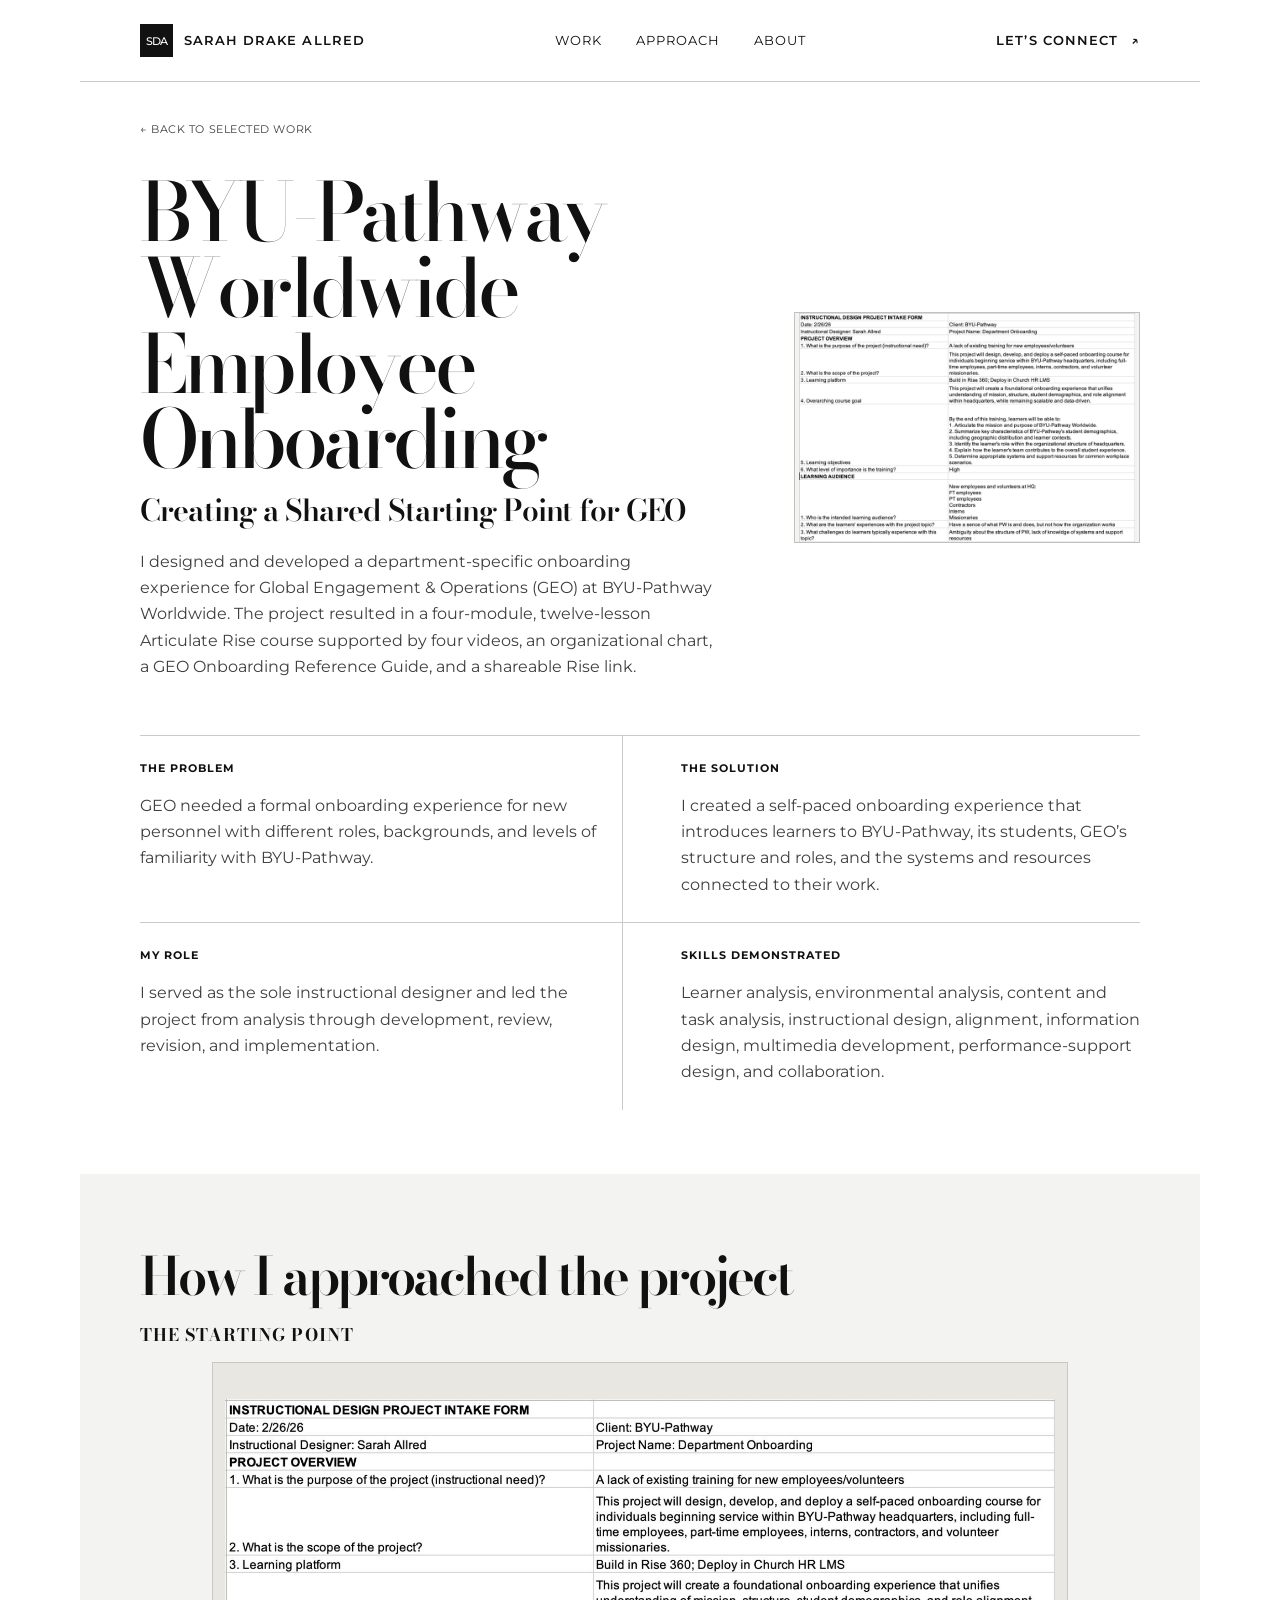
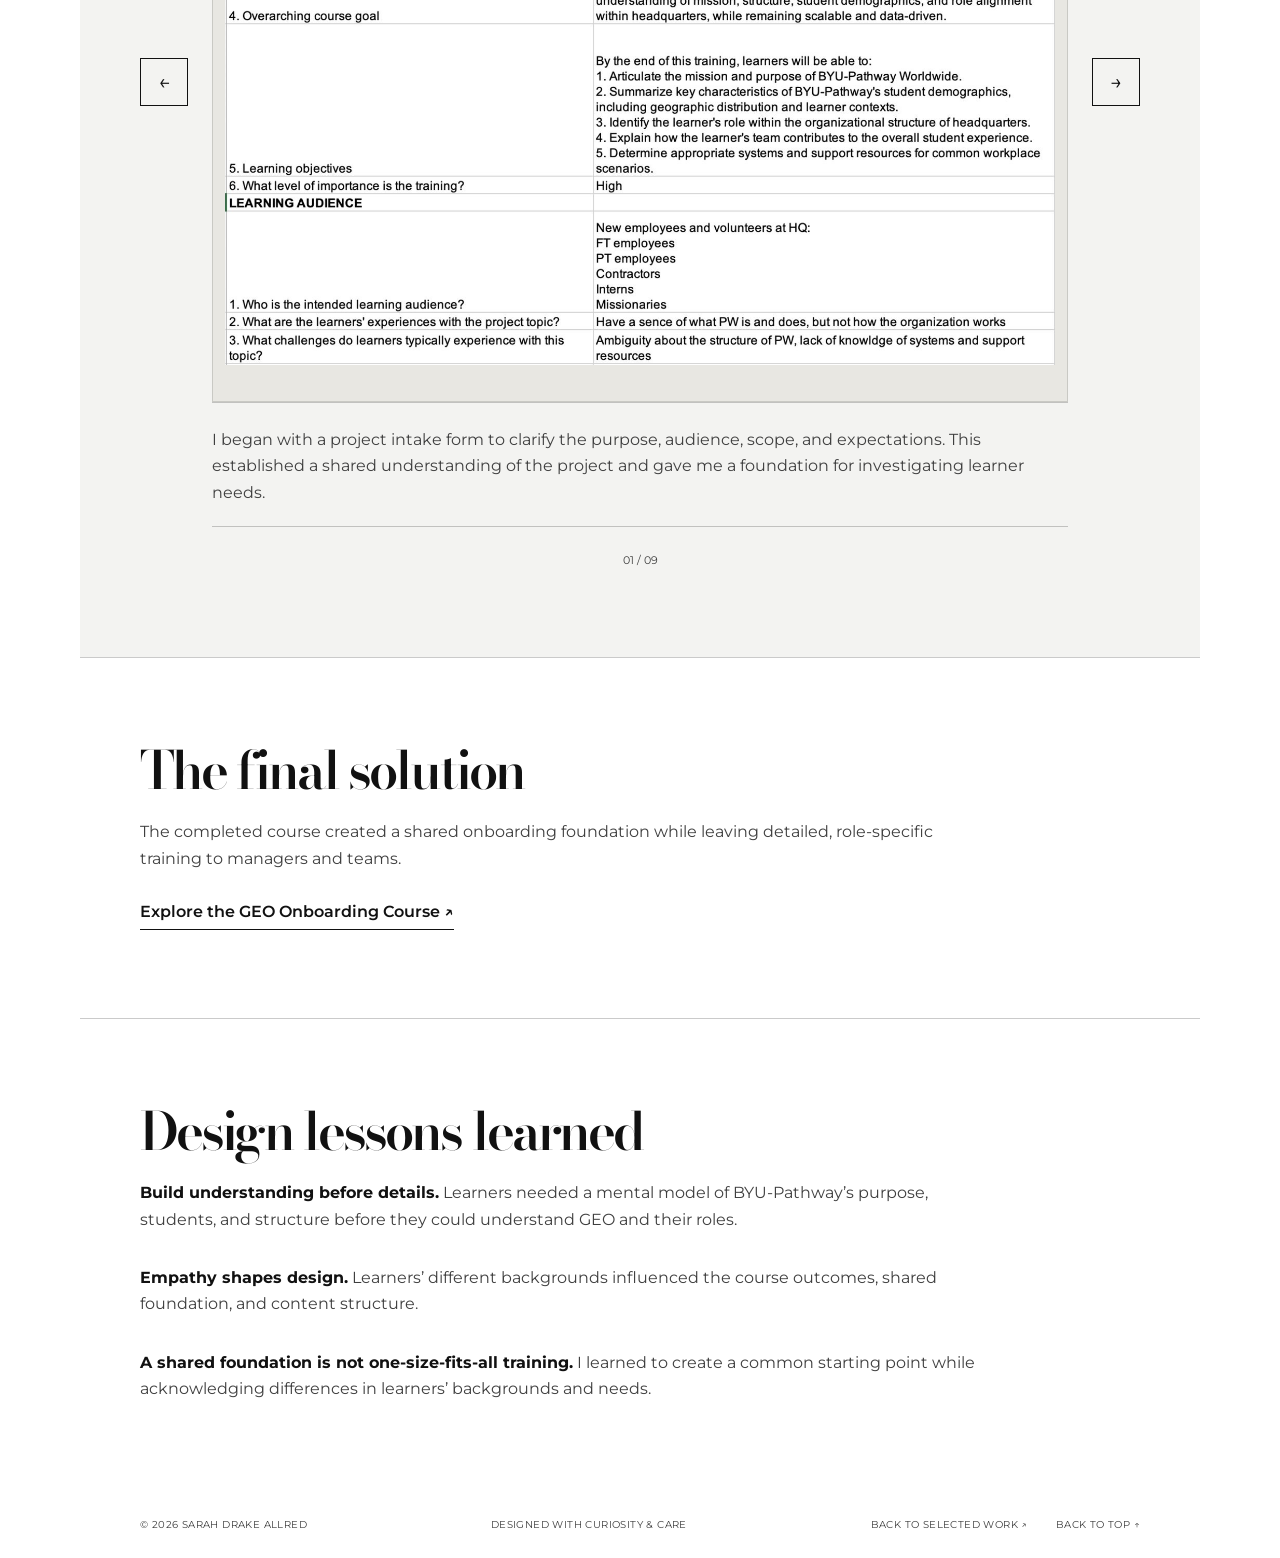
==== project.html @ c3e42ddd "Add files via upload" ====
<!doctype html>
<html lang="en">
  <head>
    <meta charset="UTF-8" />
    <meta name="viewport" content="width=device-width, initial-scale=1.0" />
    <meta name="description" content="Sarah Drake Allred instructional design project case study" />
    <title>Project case study — Sarah Drake Allred</title>
    <link rel="preconnect" href="https://fonts.googleapis.com" />
    <link rel="preconnect" href="https://fonts.gstatic.com" crossorigin />
    <link href="https://fonts.googleapis.com/css2?family=Bodoni+Moda:opsz,wght@6..96,400;6..96,500;6..96,600&family=Montserrat:wght@400;500;600;700&display=swap" rel="stylesheet" />
    <link rel="stylesheet" href="styles.css" />
  </head>
  <body>
    <a class="skip-link" href="#top">Skip to main content</a>
    <div class="site-shell">
      <header class="site-header">
        <a class="wordmark" href="index.html#top" aria-label="Sarah Drake Allred home"><span class="wordmark-mark">SDA</span><span>Sarah Drake Allred</span></a>
        <nav class="desktop-nav" aria-label="Main navigation"><a href="index.html#work">Work</a><a href="index.html#approach">Approach</a><a href="index.html#about">About</a></nav>
        <a class="header-link" href="contact.html">Let’s connect <span aria-hidden="true">↗</span></a>
      </header>

      <main class="project-page" id="top">
        <section class="project-intro section-pad">
          <a class="back-link" href="index.html#work">← Back to selected work</a>
          <p class="eyebrow" id="projectKicker" hidden>Featured project</p>
          <div class="project-intro-layout">
            <div class="project-intro-copy">
              <h1 id="projectTitle">Project title</h1>
              <p class="project-subtitle" id="projectSubtitle"></p>
              <p class="project-lede" id="projectLede"></p>
            </div>
            <figure class="project-intro-visual" id="projectIntroVisual" hidden>
              <img id="projectIntroImage" src="assets/web/uganda-field-interview.jpg" alt="" />
            </figure>
          </div>
          <div class="project-intro-grid">
            <article class="intro-block"><p class="intro-label">The problem</p><p id="projectProblem"></p></article>
            <article class="intro-block"><p class="intro-label">The solution</p><p id="projectSolution"></p></article>
            <article class="intro-block"><p class="intro-label">My role</p><p id="projectRole"></p></article>
            <article class="intro-block"><p class="intro-label">Skills demonstrated</p><p id="projectSkills"></p></article>
          </div>
        </section>

        <section class="project-process section-pad">
          <h2 id="projectProcessHeading">How I approached the project</h2>
          <h3 class="project-step-heading" id="projectStepHeading"></h3>
          <div class="full-carousel" aria-live="polite" aria-label="Project process carousel">
            <div class="full-carousel-stage">
              <button class="carousel-side-control carousel-side-control--previous" type="button" data-direction="prev" aria-label="Previous project image">←</button>
              <div class="full-carousel-body">
                <div class="full-carousel-frame">
                  <a class="carousel-image-link" id="projectCarouselLink" href="assets/web/image1.jpg" data-lightbox-trigger aria-label="Enlarge the current project image"><img id="projectCarouselImage" src="assets/web/image1.jpg" alt="" /></a>
                  <div class="project-video-frame" id="projectVideoFrame" hidden>
                    <iframe id="projectCarouselVideo" title="Project video" src="about:blank" loading="lazy" allow="accelerometer; clipboard-write; encrypted-media; gyroscope; picture-in-picture; web-share" allowfullscreen></iframe>
                  </div>
                </div>
                <div class="full-carousel-caption"><p id="projectCarouselCaption"></p></div>
              </div>
              <button class="carousel-side-control carousel-side-control--next" type="button" data-direction="next" aria-label="Next project image">→</button>
            </div>
            <div class="full-carousel-controls"><span id="projectCarouselCount">01 / 09</span></div>
          </div>
        </section>

        <section class="project-support section-pad" id="projectFinalSolution" hidden>
          <h2 class="project-section-heading">The final solution</h2>
          <div class="project-support-copy">
            <p id="projectFinalSolutionText"></p>
            <a class="project-support-link" id="projectFinalSolutionLink" href="#" target="_blank" rel="noreferrer" hidden></a>
          </div>
        </section>

        <section class="project-lessons section-pad" id="projectLessons" hidden>
          <h2 class="project-section-heading">Design lessons learned</h2>
          <div class="project-lesson-list" id="projectLessonsList"></div>
        </section>
      </main>

      <footer class="site-footer"><span>© 2026 Sarah Drake Allred</span><span>Designed with curiosity &amp; care</span><span class="site-footer-links"><a href="index.html#work">Back to selected work ↗</a><a href="#top">Back to top ↑</a></span></footer>
    </div>

    <dialog class="image-lightbox" id="imageLightbox" aria-labelledby="lightboxLabel">
      <div class="image-lightbox-inner">
        <button class="image-lightbox-close" type="button" data-lightbox-close aria-label="Close enlarged image">×</button>
        <button class="image-lightbox-nav image-lightbox-nav--previous" type="button" data-lightbox-prev aria-label="Previous enlarged image">←</button>
        <p class="visually-hidden" id="lightboxLabel">Enlarged portfolio image</p>
        <img id="lightboxImage" class="image-lightbox-image" src="assets/web/image1.jpg" alt="" tabindex="0" role="button" aria-label="Zoom image" />
        <button class="image-lightbox-nav image-lightbox-nav--next" type="button" data-lightbox-next aria-label="Next enlarged image">→</button>
        <span class="image-lightbox-count" id="lightboxCount" aria-live="polite"></span>
      </div>
    </dialog>

    <script src="portfolio-content.js"></script>
    <script src="project.js"></script>
    <script src="lightbox.js"></script>
  </body>
</html>
---- styles.css ----
:root {
  --ink: #3b243c;
  --muted: #5d565e;
  --paper: #fcf8f2;
  --paper-dark: #f1e9e8;
  --cream: #fffdf9;
  --teal: #9bc7b4;
  --deep-teal: #3b243c;
  --orange: #8c2d4e;
  --yellow: #f4d36a;
  --line: rgba(59, 36, 60, .20);
  --sans: "DM Sans", Arial, sans-serif;
  --serif: "Fraunces", Georgia, serif;
  --mono: "DM Mono", monospace;
}

* { box-sizing: border-box; }
html { scroll-behavior: smooth; }
body { margin: 0; background: var(--paper); color: var(--ink); font-family: var(--sans); font-size: 16px; line-height: 1.55; }
button, a { font: inherit; }
a { color: inherit; text-decoration: none; }
button { cursor: pointer; }
.site-shell { overflow: hidden; }
.site-header { height: 82px; display: flex; align-items: center; justify-content: space-between; padding: 0 5.5vw; border-bottom: 1px solid var(--line); background: rgba(244,242,237,.88); backdrop-filter: blur(12px); position: sticky; top: 0; z-index: 10; }
.wordmark { display: inline-flex; align-items: center; gap: 11px; font-size: 14px; font-weight: 600; letter-spacing: -.02em; }
.wordmark-mark { display: grid; place-items: center; width: 33px; height: 33px; background: var(--ink); color: var(--paper); font: 500 11px var(--mono); letter-spacing: -.08em; }
.desktop-nav { display: flex; gap: 34px; font-size: 13px; color: #53605e; }
.desktop-nav a, .header-link, .text-link, .project-link { transition: color .2s ease, opacity .2s ease; }
.desktop-nav a:hover, .header-link:hover, .text-link:hover, .project-link:hover { color: var(--orange); }
.header-link { font-size: 13px; font-weight: 600; }
.header-link span, .text-link span, .project-link span { display: inline-block; margin-left: 8px; transition: transform .2s ease; }
.header-link:hover span, .text-link:hover span, .project-link:hover span { transform: translate(3px,-3px); }
.section-pad { padding: 120px 8vw; }
.hero { min-height: 690px; display: grid; grid-template-columns: 1.08fr .92fr; align-items: center; gap: 8vw; padding-top: 100px; padding-bottom: 100px; }
.eyebrow, .project-number, .modal-label { margin: 0 0 22px; font: 500 11px var(--mono); letter-spacing: .11em; text-transform: uppercase; color: var(--muted); }
h1, h2, h3, p { margin-top: 0; }
h1, h2 { font: 600 clamp(3.3rem, 6.1vw, 6.5rem)/.97 var(--serif); letter-spacing: -.055em; }
h1 { max-width: 780px; margin-bottom: 28px; }
h1 em, h2 em, .project-thumb em { color: var(--orange); font-style: normal; }
.hero-intro { max-width: 500px; margin-bottom: 34px; color: #55605e; font-size: 18px; line-height: 1.65; }
.hero-actions { display: flex; align-items: center; gap: 28px; }
.button { display: inline-flex; gap: 18px; align-items: center; justify-content: center; padding: 15px 20px; border: 1px solid transparent; font-size: 13px; font-weight: 600; transition: transform .2s ease, background .2s ease, color .2s ease; }
.button:hover { transform: translateY(-3px); }
.button-dark { background: var(--ink); color: var(--paper); }
.button-dark:hover { background: var(--orange); }
.button-light { background: var(--paper); color: var(--ink); }
.button-light:hover { background: var(--yellow); }
.text-link, .project-link { display: inline-flex; align-items: center; border: 0; padding: 0; background: transparent; font-size: 13px; font-weight: 600; }
.hero-art { position: relative; height: 500px; min-width: 360px; }
.art-orbit { position: absolute; left: 50%; top: 50%; border: 1px solid rgba(20,32,32,.35); border-radius: 50%; transform: translate(-50%,-50%) rotate(-19deg); }
.orbit-one { width: 80%; height: 44%; }
.orbit-two { width: 78%; height: 68%; transform: translate(-50%,-50%) rotate(48deg); border-color: rgba(221,117,89,.55); }
.art-card { position: absolute; box-shadow: 16px 20px 0 rgba(25,61,58,.12); }
.art-card-main { top: 21%; left: 18%; width: 260px; height: 244px; padding: 30px; background: var(--teal); transform: rotate(-7deg); }
.art-kicker { display: block; font: 500 10px var(--mono); letter-spacing: .07em; }
.art-card-main strong { display: block; margin-top: 54px; font: 600 34px/.95 var(--serif); letter-spacing: -.05em; }
.art-arrow { position: absolute; right: 24px; bottom: 18px; font-size: 30px; }
.art-card-note { right: 3%; top: 16%; width: 116px; height: 116px; display: grid; place-items: center; background: var(--yellow); font: 600 20px/.9 var(--serif); text-align: center; transform: rotate(9deg); }
.art-dot { position: absolute; border-radius: 50%; }
.dot-one { width: 24px; height: 24px; right: 16%; bottom: 20%; background: var(--orange); }
.dot-two { width: 11px; height: 11px; left: 11%; bottom: 30%; background: var(--deep-teal); }
.art-caption { position: absolute; right: 2%; bottom: 9%; font: 10px/1.35 var(--mono); text-transform: uppercase; letter-spacing: .08em; color: var(--muted); }
.work-section { padding-top: 140px; }
.section-heading { display: flex; align-items: end; justify-content: space-between; gap: 40px; margin-bottom: 72px; }
.section-heading h2 { margin-bottom: 0; font-size: clamp(3.2rem, 5vw, 5.4rem); }
.section-note { max-width: 325px; margin-bottom: 8px; color: var(--muted); font-size: 14px; }
.featured-project { display: grid; grid-template-columns: 1.1fr .9fr; min-height: 535px; margin-bottom: 92px; background: var(--deep-teal); color: var(--paper); }
.featured-visual { position: relative; min-height: 535px; padding: 29px 30px; background: linear-gradient(135deg, #7ab6aa 0%, #a9d5c8 50%, #e5c773 100%); color: var(--ink); overflow: hidden; }
.visual-topline { display: flex; justify-content: space-between; gap: 14px; position: relative; z-index: 2; font: 500 10px var(--mono); text-transform: uppercase; letter-spacing: .05em; }
.browser-window { position: absolute; top: 26%; left: 11%; width: 84%; height: 51%; background: var(--cream); box-shadow: 23px 28px 0 rgba(25,61,58,.22); transform: rotate(-4deg); }
.browser-bar { height: 34px; display: flex; align-items: center; gap: 5px; padding: 0 12px; border-bottom: 1px solid rgba(20,32,32,.15); color: #7d8984; font: 8px var(--mono); }
.browser-bar span { width: 6px; height: 6px; border-radius: 50%; background: #d97e65; }.browser-bar span:nth-child(2){background:#e5bd54}.browser-bar span:nth-child(3){background:#83b6a5}.browser-bar b { margin-left: 10px; font-weight: 400; }
.browser-content { display: grid; grid-template-columns: 28% 72%; height: calc(100% - 34px); }
.browser-sidebar { padding: 18px 13px; background: #e1eee8; }.sidebar-logo { margin-bottom: 29px; font: 600 12px var(--serif); }.sidebar-line { height: 7px; width: 77%; margin: 14px 0; background: #b8d2c7; }.sidebar-line.active { width: 91%; background: var(--orange); }.sidebar-line.short { width: 48%; }
.browser-main { padding: 30px 25px; }.mini-label { margin-bottom: 13px; color: var(--orange); font: 500 8px var(--mono); letter-spacing: .08em; }.browser-main h3 { max-width: 310px; margin-bottom: 11px; font: 600 29px/.98 var(--serif); letter-spacing: -.05em; }.mini-copy { max-width: 210px; color: #66716e; font-size: 10px; line-height: 1.4; }.progress-row { display: flex; align-items: center; gap: 9px; margin-top: 30px; color: #78817f; font: 8px var(--mono); }.progress-bar { display: block; width: 75px; height: 5px; background: #ceded7; }.progress-bar i { display: block; width: 17%; height: 100%; background: var(--orange); }
.visual-sticker { position: absolute; right: 8%; bottom: 8%; display: grid; place-items: center; width: 92px; height: 92px; background: var(--orange); color: var(--paper); border-radius: 50%; font: 500 10px/1.2 var(--mono); text-align: center; text-transform: uppercase; transform: rotate(10deg); }
.featured-copy { display: flex; flex-direction: column; justify-content: center; padding: 62px 7vw 62px 5vw; }.featured-copy .project-number { color: var(--teal); }.featured-copy h3 { max-width: 500px; margin-bottom: 22px; font: 600 clamp(2.25rem, 3.7vw, 4.2rem)/.98 var(--serif); letter-spacing: -.055em; }.featured-copy p:not(.project-number) { max-width: 440px; color: #c9d2ce; font-size: 15px; }.tag-list, .modal-tags { display: flex; flex-wrap: wrap; gap: 8px; margin: 23px 0 30px; }.tag-list span, .modal-tag { padding: 7px 10px; border: 1px solid rgba(150,200,188,.5); color: var(--teal); font: 10px var(--mono); }.featured-copy .project-link { align-self: flex-start; color: var(--paper); }.featured-copy .project-link:hover { color: var(--yellow); }
.project-grid { display: grid; grid-template-columns: repeat(2, 1fr); gap: 78px 34px; }.project-card { min-width: 0; }.project-thumb { height: 310px; position: relative; overflow: hidden; margin-bottom: 22px; }.thumb-label { position: absolute; top: 20px; left: 20px; z-index: 2; font: 10px var(--mono); text-transform: uppercase; letter-spacing: .08em; }.thumb-word { position: absolute; left: 8%; bottom: 9%; z-index: 2; font: 600 clamp(2rem, 3.5vw, 3.8rem)/.86 var(--serif); letter-spacing: -.06em; }.thumb-shape { position: absolute; }.thumb-kenya { background: #d7e3d7; }.thumb-kenya .shape-circle { width: 230px; height: 230px; right: 7%; top: 10%; background: var(--orange); border-radius: 50%; }.thumb-kenya .shape-line { width: 120%; height: 1px; left: -8%; top: 51%; background: var(--ink); transform: rotate(-34deg); }.thumb-kenya .thumb-word { color: var(--deep-teal); }.thumb-argossey { background: #f2d1b5; }.thumb-argossey .shape-window { width: 57%; height: 70%; right: -4%; top: 13%; background: var(--deep-teal); transform: rotate(9deg); }.thumb-argossey .shape-play { display: grid; place-items: center; width: 65px; height: 65px; top: 40%; right: 28%; border: 1px solid var(--yellow); border-radius: 50%; color: var(--yellow); font-size: 17px; }.thumb-argossey .thumb-word { color: var(--paper); }.thumb-pc { background: var(--yellow); }.thumb-pc .shape-grid { right: 10%; top: 9%; width: 40%; height: 82%; background: repeating-linear-gradient(90deg, transparent 0 34px, rgba(20,32,32,.18) 35px 36px), repeating-linear-gradient(0deg, transparent 0 36px, rgba(20,32,32,.18) 37px 38px); transform: rotate(12deg); }.thumb-pc .thumb-word { color: var(--ink); }.thumb-uos { background: #d3ddd9; }.thumb-uos .shape-phone { width: 170px; height: 295px; right: 14%; top: 10%; background: var(--cream); border: 8px solid var(--deep-teal); border-radius: 23px; transform: rotate(12deg); box-shadow: 17px 18px 0 var(--orange); }.thumb-uos .shape-spark { right: 11%; top: 13%; color: var(--orange); font-size: 42px; }.thumb-uos .thumb-word { color: var(--deep-teal); font-size: clamp(1.8rem, 3.1vw, 3.3rem); }
.project-meta { display: flex; justify-content: space-between; gap: 15px; margin-bottom: 13px; color: var(--muted); font: 10px var(--mono); text-transform: uppercase; letter-spacing: .05em; }.project-card h3 { max-width: 530px; margin-bottom: 12px; font: 600 clamp(1.75rem, 2.8vw, 2.6rem)/1.01 var(--serif); letter-spacing: -.05em; }.project-card p { max-width: 500px; min-height: 50px; margin-bottom: 22px; color: var(--muted); font-size: 14px; }.project-card .project-link { color: var(--orange); }
.approach-section { margin-top: 42px; background: var(--paper-dark); }.capability-grid { display: grid; grid-template-columns: repeat(5, 1fr); border-top: 1px solid var(--line); }.capability { padding: 29px 26px 10px 0; border-right: 1px solid var(--line); }.capability:not(:first-child) { padding-left: 25px; }.capability:last-child { border-right: 0; }.capability-num { color: var(--orange); font: 11px var(--mono); }.capability h3 { margin: 55px 0 12px; font: 600 34px var(--serif); letter-spacing: -.05em; }.capability p { max-width: 230px; color: var(--muted); font-size: 13px; }
.about-section { display: grid; grid-template-columns: .85fr 1.15fr; gap: 10vw; align-items: center; }.about-portrait { position: relative; display: grid; place-items: center; aspect-ratio: 1 / 1.08; max-width: 435px; background: var(--orange); }.portrait-initials { color: var(--paper); font: 600 clamp(6rem, 12vw, 12rem)/1 var(--serif); letter-spacing: -.12em; }.portrait-caption { position: absolute; bottom: 21px; left: 23px; color: var(--paper); font: 10px/1.35 var(--mono); text-transform: uppercase; letter-spacing: .06em; }.about-copy { max-width: 580px; }.about-copy h2 { margin-bottom: 28px; font-size: clamp(3.1rem, 5vw, 5.2rem); }.about-copy p:not(.eyebrow) { max-width: 500px; color: var(--muted); font-size: 16px; }.about-copy .text-link { margin-top: 13px; color: var(--orange); }
.contact-section { margin: 0 4vw; background: var(--deep-teal); color: var(--paper); text-align: center; }.contact-section .eyebrow { color: var(--teal); }.contact-section h2 { margin-bottom: 38px; font-size: clamp(3.2rem, 7vw, 7rem); }.contact-section h2 em { color: var(--yellow); }.site-footer { display: flex; justify-content: space-between; gap: 20px; padding: 27px 8vw; color: var(--muted); font: 10px var(--mono); text-transform: uppercase; letter-spacing: .04em; }.site-footer a:hover { color: var(--orange); }
.case-study-modal { width: min(760px, calc(100% - 36px)); padding: 0; border: 0; background: var(--cream); color: var(--ink); box-shadow: 0 30px 90px rgba(20,32,32,.28); }.case-study-modal::backdrop { background: rgba(20,32,32,.66); backdrop-filter: blur(3px); }.modal-inner { padding: 58px; }.modal-close { position: absolute; top: 17px; right: 21px; padding: 2px 8px; border: 0; background: transparent; color: var(--muted); font-size: 28px; line-height: 1; }.modal-close:hover { color: var(--orange); }.case-study-modal h2 { max-width: 650px; margin-bottom: 22px; font-size: clamp(2.7rem, 6vw, 5.2rem); }.modal-lede { max-width: 610px; color: var(--muted); font-size: 17px; }.modal-rule { height: 1px; margin: 36px 0; background: var(--line); }.modal-columns { display: grid; grid-template-columns: 1.25fr .75fr; gap: 40px; }.modal-columns p { color: var(--muted); font-size: 14px; }.modal-label { display: block; color: var(--orange); }.modal-tags { margin-top: 0; }.modal-tag { border-color: var(--line); color: var(--ink); }.modal-footer-note { margin-top: 32px; padding-top: 18px; border-top: 1px solid var(--line); color: var(--muted); font: 10px var(--mono); }
.reveal { opacity: 0; transform: translateY(18px); transition: opacity .7s ease, transform .7s ease; }.reveal.is-visible { opacity: 1; transform: translateY(0); }
@media (max-width: 900px) { .hero { grid-template-columns: 1fr; gap: 30px; padding-top: 80px; }.hero-art { max-width: 600px; width: 100%; margin: 0 auto; }.featured-project { grid-template-columns: 1fr; }.featured-visual { min-height: 470px; }.featured-copy { padding: 55px 9vw 60px; }.capability-grid { grid-template-columns: repeat(2, 1fr); }.capability { padding-bottom: 35px; }.capability:nth-child(2n) { border-right: 0; }.capability:nth-child(n + 3) { border-top: 1px solid var(--line); }.about-section { grid-template-columns: 1fr 1fr; gap: 6vw; } }
@media (max-width: 620px) { .site-header { height: 68px; padding: 0 22px; }.desktop-nav { display: none; }.header-link { font-size: 12px; }.section-pad { padding: 82px 22px; }.hero { min-height: auto; padding-top: 73px; padding-bottom: 70px; }.hero-intro { font-size: 16px; }.hero-actions { align-items: flex-start; flex-direction: column; gap: 22px; }.hero-art { min-width: 0; height: 385px; }.art-card-main { left: 8%; width: 220px; height: 210px; }.art-card-main strong { margin-top: 41px; font-size: 30px; }.art-card-note { right: 0; width: 92px; height: 92px; font-size: 17px; }.art-caption { right: 0; bottom: 4%; }.section-heading { display: block; margin-bottom: 46px; }.section-note { margin-top: 25px; }.work-section { padding-top: 93px; }.featured-project { margin-left: -22px; margin-right: -22px; }.featured-visual { min-height: 390px; padding: 21px 20px; }.visual-topline { font-size: 8px; }.browser-window { left: 6%; top: 25%; width: 90%; height: 48%; }.browser-main { padding: 20px 17px; }.browser-main h3 { font-size: 22px; }.browser-sidebar { padding: 14px 9px; }.visual-sticker { width: 75px; height: 75px; font-size: 8px; }.featured-copy { padding: 48px 22px 55px; }.project-grid { grid-template-columns: 1fr; gap: 66px; }.project-thumb { height: 285px; }.capability-grid { grid-template-columns: 1fr 1fr; }.capability, .capability:not(:first-child) { padding-left: 0; padding-right: 15px; }.capability:nth-child(odd) { border-right: 1px solid var(--line); }.capability:nth-child(even) { border-right: 0; padding-left: 15px; }.capability h3 { margin-top: 36px; font-size: 28px; }.about-section { grid-template-columns: 1fr; gap: 43px; }.about-portrait { max-width: none; width: 100%; }.contact-section { margin: 0; }.site-footer { flex-direction: column; padding: 28px 22px; }.modal-inner { padding: 50px 26px 30px; }.modal-columns { grid-template-columns: 1fr; gap: 10px; } }
@media (prefers-reduced-motion: reduce) { html { scroll-behavior: auto; }.reveal { opacity: 1; transform: none; transition: none; } }

/* Berry Garden accessibility and contrast layer */
.skip-link { position: absolute; left: 16px; top: 8px; z-index: 100; padding: 10px 14px; background: var(--ink); color: var(--paper); transform: translateY(-150%); transition: transform .2s ease; }
.skip-link:focus { transform: translateY(0); }
:focus-visible { outline: 3px solid var(--yellow); outline-offset: 3px; box-shadow: 0 0 0 6px var(--ink); }
.site-header { background: rgba(252,248,242,.92); }
.hero-intro { color: var(--muted); }
.art-orbit { border-color: rgba(59,36,60,.35); }
.orbit-two { border-color: rgba(140,45,78,.55); }
.featured-visual { background: linear-gradient(135deg, #9bc7b4 0%, #f3ad98 50%, #f4d36a 100%); }
.featured-copy p:not(.project-number) { color: #eadfe5; }
.tag-list span, .modal-tag { border-color: rgba(155,199,180,.58); }
.showcase-controls button, .modal-carousel-controls button { width: 44px; height: 44px; }

@media (prefers-reduced-motion: reduce) {
  *, *::before, *::after { animation-duration: .001ms !important; animation-iteration-count: 1 !important; scroll-behavior: auto !important; transition-duration: .001ms !important; }
  .project-card:hover .project-thumb-image { transform: none; }
}

/* Artifact-led carousel layer */
.showcase-carousel { position: absolute; top: 18%; left: 7%; width: 86%; transform: none; }
.showcase-image-link, .project-thumb-link, .carousel-image-link { display: block; color: inherit; text-decoration: none; }
.showcase-frame { height: 310px; padding: 11px; background: var(--cream); box-shadow: 23px 28px 0 rgba(25,61,58,.22); }
.showcase-frame img { width: 100%; height: 100%; display: block; object-fit: contain; background: #fff; }
.showcase-caption { display: flex; justify-content: space-between; gap: 18px; padding: 15px 2px 0; color: var(--ink); font: 10px/1.35 var(--mono); text-transform: uppercase; letter-spacing: .04em; }
.showcase-controls { display: flex; gap: 7px; position: absolute; right: 0; bottom: -45px; }
.showcase-controls button, .modal-carousel-controls button { display: grid; place-items: center; width: 44px; height: 44px; border: 1px solid rgba(59,36,60,.45); background: transparent; color: var(--ink); font-size: 16px; transition: background .2s ease, color .2s ease; }
.showcase-controls button:hover, .modal-carousel-controls button:hover { background: var(--ink); color: var(--paper); }
.project-thumb-image { width: 100%; height: 100%; display: block; object-fit: cover; transition: transform .5s ease; }
.project-card:hover .project-thumb-image { transform: scale(1.04); }
.thumb-shade { position: absolute; inset: 0; z-index: 1; background: linear-gradient(90deg, rgba(20,32,32,.74) 0%, rgba(20,32,32,.18) 68%, transparent 100%); }
.project-thumb .thumb-label { color: var(--paper); }
.project-thumb .thumb-word { color: var(--paper); }
.project-thumb .thumb-word em { color: var(--yellow); }
.modal-carousel { margin-top: 32px; }
.modal-carousel-frame { height: 340px; padding: 10px; background: var(--paper-dark); }
.modal-carousel-frame img { width: 100%; height: 100%; display: block; object-fit: contain; background: #fff; }
.modal-carousel-controls { display: flex; align-items: center; justify-content: center; gap: 18px; margin-top: 13px; color: var(--muted); font: 10px var(--mono); }
.modal-carousel-caption { margin: 10px 0 0; color: var(--muted); font: 11px/1.4 var(--mono); text-align: center; text-transform: uppercase; letter-spacing: .04em; }
.modal-story-content { max-height: none; }
.story-paragraph { margin: 0 0 18px; color: var(--muted); font-size: 14px; }
.story-labeled strong { color: var(--ink); }
@media (max-width: 620px) { .showcase-carousel { left: 5%; width: 90%; top: 18%; }.showcase-frame { height: 225px; padding: 7px; }.showcase-caption { font-size: 8px; }.showcase-controls { bottom: -42px; }.modal-carousel-frame { height: 225px; } }

/* Full-size project pages */
.project-page { background: var(--paper); }
.project-intro { padding-top: 70px; padding-bottom: 82px; }
.back-link { display: inline-flex; margin-bottom: 74px; color: var(--muted); font: 11px var(--mono); text-transform: uppercase; letter-spacing: .05em; transition: color .2s ease; }
.back-link:hover { color: var(--orange); }
.project-intro h1 { max-width: 980px; margin-bottom: 20px; font-size: clamp(3.5rem, 7.2vw, 7.7rem); }
.project-subtitle { margin-bottom: 22px; color: var(--deep-teal); font: 600 clamp(1.4rem, 2.4vw, 2.2rem)/1.05 var(--serif); letter-spacing: -.035em; }
.project-lede { max-width: 760px; margin-bottom: 68px; color: var(--muted); font-size: 18px; line-height: 1.65; }
.project-intro-grid { display: grid; grid-template-columns: repeat(4, 1fr); border-top: 1px solid var(--line); }
.intro-block { min-width: 0; padding: 25px 24px 0 0; border-right: 1px solid var(--line); }
.intro-block:not(:first-child) { padding-left: 24px; }
.intro-block:last-child { border-right: 0; }
.intro-label { margin: 0 0 18px; color: var(--orange); font: 700 11px var(--mono); text-transform: uppercase; letter-spacing: .09em; }
.intro-block p:last-child { margin: 0; color: var(--muted); font-size: 14px; }
.project-process { padding-top: 112px; background: var(--paper-dark); }
.project-process h2 { max-width: 850px; margin-bottom: 54px; font-size: clamp(3.1rem, 6vw, 6rem); }
.project-section-heading { max-width: 850px; margin-bottom: 54px; font-size: clamp(3.1rem, 6vw, 6rem); }
.full-carousel { max-width: 1100px; margin: 0 auto; }
.full-carousel-frame { height: min(62vw, 690px); min-height: 340px; padding: 16px; background: var(--cream); box-shadow: 22px 26px 0 rgba(25,61,58,.16); }
.full-carousel-frame img { width: 100%; height: 100%; display: block; object-fit: contain; background: #fff; }
.project-video-frame { width: 100%; height: 100%; background: #000; }
.project-video-frame iframe { width: 100%; height: 100%; display: block; border: 0; }
[hidden] { display: none !important; }
.full-carousel-caption { padding: 26px 0 21px; border-bottom: 1px solid var(--line); }
.carousel-caption-label { margin: 0 0 8px; color: var(--orange); font: 500 11px var(--mono); text-transform: uppercase; letter-spacing: .08em; }
.full-carousel-caption p:last-child { max-width: 850px; margin: 0; color: var(--ink); font: 400 clamp(1.05rem, 1.7vw, 1.35rem)/1.65 var(--sans); letter-spacing: 0; }
.full-carousel-controls { display: flex; align-items: center; justify-content: space-between; padding-top: 18px; }
.full-carousel-controls button { display: grid; place-items: center; width: 48px; height: 48px; border: 1px solid var(--ink); background: transparent; color: var(--ink); font-size: 21px; transition: background .2s ease, color .2s ease; }
.full-carousel-controls button:hover { background: var(--ink); color: var(--paper); }
.full-carousel-controls span { color: var(--muted); font: 11px var(--mono); }
.visually-hidden { position: absolute; width: 1px; height: 1px; padding: 0; margin: -1px; overflow: hidden; clip: rect(0, 0, 0, 0); white-space: nowrap; border: 0; }
.image-lightbox { width: min(1200px, calc(100% - 32px)); max-width: 1200px; padding: 16px; border: 0; background: var(--ink); color: var(--paper); box-shadow: 0 30px 90px rgba(59,36,60,.45); }
.image-lightbox::backdrop { background: rgba(59,36,60,.82); backdrop-filter: blur(5px); }
.image-lightbox-inner { position: relative; display: grid; place-items: center; min-height: 120px; }
.image-lightbox img { display: block; max-width: 100%; max-height: calc(100vh - 80px); object-fit: contain; }
.image-lightbox-close { position: absolute; top: 12px; right: 12px; z-index: 1; display: grid; place-items: center; width: 44px; height: 44px; border: 2px solid var(--paper); border-radius: 50%; background: var(--ink); color: var(--paper); font-size: 28px; line-height: 1; }
@media (max-width: 900px) { .project-intro-grid { grid-template-columns: repeat(2, 1fr); }.intro-block:nth-child(2) { border-right: 0; }.intro-block:nth-child(3), .intro-block:nth-child(4) { border-top: 1px solid var(--line); padding-top: 25px; }.project-process { padding-top: 88px; }.full-carousel-frame { min-height: 300px; } }
@media (max-width: 620px) { .project-intro { padding-top: 47px; padding-bottom: 66px; }.back-link { margin-bottom: 57px; }.project-intro h1 { font-size: clamp(3.2rem, 14vw, 5rem); }.project-subtitle { font-size: 1.35rem; }.project-lede { font-size: 16px; margin-bottom: 48px; }.project-intro-grid { grid-template-columns: 1fr; }.intro-block, .intro-block:not(:first-child) { padding: 22px 0; border-right: 0; border-top: 1px solid var(--line); }.intro-block:first-child { border-top: 0; }.project-process { padding-top: 72px; }.project-process h2, .project-section-heading { margin-bottom: 37px; }.full-carousel-frame { height: 62vw; min-height: 230px; padding: 8px; box-shadow: 11px 15px 0 rgba(25,61,58,.16); }.full-carousel-caption { padding: 20px 0 17px; }.full-carousel-caption p:last-child { font-size: 1rem; line-height: 1.6; }.full-carousel-controls button { width: 44px; height: 44px; } }

/* Editorial grayscale refresh */
:root {
  --ink: #171717;
  --muted: #5b5b5b;
  --paper: #f4f3ef;
  --paper-dark: #e8e7e2;
  --cream: #fffefa;
  --teal: #b3c2b3;
  --deep-teal: #202020;
  --orange: #7a304d;
  --yellow: #d8c56f;
  --line: rgba(23, 23, 23, .22);
}

body { background: var(--paper); color: var(--ink); }
.site-header { background: rgba(244, 243, 239, .94); border-bottom-color: var(--line); }
.wordmark { font-size: 13px; letter-spacing: .01em; }
.wordmark-mark { background: var(--ink); color: var(--paper); }
.desktop-nav { color: var(--muted); }
.desktop-nav a:hover, .header-link:hover, .text-link:hover, .project-link:hover, .back-link:hover { color: var(--orange); }
.header-link { letter-spacing: .01em; }
.eyebrow, .project-number, .modal-label { color: var(--muted); }
h1, h2 { color: var(--ink); }
h1 em, h2 em { color: var(--orange); }
.hero { min-height: 760px; grid-template-columns: 1.08fr .92fr; gap: 7vw; padding-top: 120px; padding-bottom: 120px; }
.hero-name { max-width: none; margin-bottom: 26px; font-size: clamp(5rem, 10.5vw, 11.5rem); line-height: .83; letter-spacing: -.085em; }
.hero-name span { display: block; }
.hero-name span:nth-child(2) { color: var(--orange); }
.hero-role { max-width: 590px; margin-bottom: 20px; font: 600 clamp(1.55rem, 2.8vw, 2.55rem)/1.05 var(--sans); letter-spacing: -.045em; }
.hero-role em { color: var(--orange); font-style: normal; }
.hero-intro { color: var(--muted); }
.button-dark { background: var(--ink); color: var(--paper); }
.button-dark:hover { background: var(--orange); }
.button-light { background: var(--paper); color: var(--ink); }
.button-light:hover { background: var(--yellow); }

.hero-art { height: 520px; min-width: 0; background: var(--ink); color: var(--paper); border: 1px solid var(--ink); }
.hero-art::before { position: absolute; inset: 20px; border: 1px solid rgba(244,243,239,.35); content: ""; pointer-events: none; }
.art-orbit { display: none; }
.art-card { box-shadow: none; }
.art-card-main { inset: 0; width: 100%; height: 100%; padding: 52px; background: transparent; transform: none; }
.art-card-main .art-kicker { color: var(--yellow); }
.art-card-main strong { margin-top: 0; margin-bottom: auto; color: var(--paper); font-size: clamp(2.4rem, 4.2vw, 4.8rem); line-height: .9; }
.art-arrow { color: var(--paper); }
.art-card-note { right: 52px; top: auto; bottom: 52px; width: auto; height: auto; padding: 12px 14px; background: var(--paper); color: var(--ink); font: 500 11px/1.2 var(--mono); letter-spacing: .04em; text-transform: uppercase; transform: none; }
.art-dot { z-index: 2; }
.dot-one { right: 52px; bottom: 132px; background: var(--orange); }
.dot-two { left: 52px; bottom: 52px; background: var(--yellow); }
.art-caption { right: auto; left: 52px; bottom: 52px; color: rgba(244,243,239,.78); }

.section-heading h2 { font-size: clamp(3rem, 5.5vw, 6rem); }
.section-note { color: var(--muted); }
.featured-project { background: var(--ink); }
.featured-visual { background: #d4d3cd; color: var(--ink); }
.browser-window { box-shadow: 18px 22px 0 rgba(23,23,23,.20); }
.visual-sticker { border-radius: 0; background: var(--orange); color: var(--paper); }
.featured-copy .project-number { color: var(--yellow); }
.featured-copy p:not(.project-number) { color: #e4e3de; }
.tag-list span, .modal-tag { border-color: rgba(216,197,111,.72); color: var(--yellow); }
.featured-copy .project-link:hover { color: var(--yellow); }

.project-grid { gap: 74px 34px; }
.project-card { padding-top: 18px; border-top: 1px solid var(--line); }
.project-thumb { margin-bottom: 24px; border: 1px solid rgba(23,23,23,.16); }
.project-card h3 { color: var(--ink); }
.project-card p { color: var(--muted); }
.project-card .project-link, .about-copy .text-link { color: var(--orange); }
.approach-section, .project-process { background: var(--paper-dark); }
.capability-grid { border-top-color: var(--line); }
.capability-num, .intro-label, .carousel-caption-label { color: var(--orange); }
.about-portrait { background: var(--ink); }
.portrait-caption { color: var(--paper); }
.contact-section { background: var(--ink); }
.contact-section .eyebrow { color: var(--yellow); }
.contact-section h2 em { color: var(--yellow); }
.site-footer { color: var(--muted); }
.site-footer a:hover { color: var(--orange); }

.project-intro h1 { font-size: clamp(4rem, 8vw, 8.5rem); }
.project-subtitle { color: var(--ink); }
.project-lede, .intro-block p:last-child { color: var(--muted); }
.full-carousel-frame { box-shadow: 18px 22px 0 rgba(23,23,23,.16); }
.full-carousel-controls button { border-color: var(--ink); }
.image-lightbox { background: var(--ink); box-shadow: 0 30px 90px rgba(23,23,23,.45); }
.image-lightbox::backdrop { background: rgba(23,23,23,.84); }
.image-lightbox-close { background: var(--ink); color: var(--paper); border-color: var(--paper); }
.skip-link { background: var(--ink); color: var(--paper); }
:focus-visible { outline-color: var(--yellow); box-shadow: 0 0 0 6px var(--ink); }

@media (max-width: 900px) {
  .hero { min-height: auto; padding-top: 90px; padding-bottom: 90px; }
  .hero-name { font-size: clamp(4.8rem, 15vw, 9rem); }
}

@media (max-width: 620px) {
  .hero { padding-top: 72px; padding-bottom: 72px; }
  .hero-name { font-size: clamp(4.4rem, 21vw, 7rem); }
  .hero-role { font-size: 1.45rem; }
  .hero-art { height: 390px; }
  .art-card-main { padding: 40px; }
  .art-card-note { right: 40px; bottom: 40px; }
  .dot-one { right: 40px; bottom: 111px; }
  .dot-two, .art-caption { left: 40px; bottom: 40px; }
  .project-intro h1 { font-size: clamp(3.6rem, 16vw, 6.5rem); }
}

/* Final solution and design lessons sections */
.project-support,
.project-lessons { border-top: 1px solid var(--line); }
.project-support { background: var(--paper); }
.project-lessons { background: var(--paper-dark); }
.project-support-copy,
.project-lesson-list { max-width: 900px; }
.project-support-copy p { max-width: 820px; margin-bottom: 28px; color: var(--muted); font-size: 17px; line-height: 1.7; }
.project-support-link { display: inline-flex; color: var(--ink); border-bottom: 1px solid var(--ink); padding-bottom: 4px; font-weight: 600; }
.project-support-link:hover { color: var(--orange); border-color: var(--orange); }
.project-lesson-list { display: grid; gap: 24px; }
.project-lesson { max-width: 850px; margin: 0; color: var(--muted); font-size: 17px; line-height: 1.7; }
.project-lesson strong { color: var(--ink); font-weight: 700; }
@media (max-width: 620px) {
  .project-support-copy p,
  .project-lesson { font-size: 16px; line-height: 1.65; }
}

/* Canva-inspired type and color match */
:root {
  --ink: #111111;
  --muted: #3f3f3f;
  --paper: #ffffff;
  --paper-dark: #f3f3f1;
  --cream: #ffffff;
  --teal: #c9cdd1;
  --deep-teal: #111111;
  --orange: #111111;
  --yellow: #e4e6e8;
  --line: rgba(17, 17, 17, .22);
  --sans: "Montserrat", Arial, sans-serif;
  --serif: "Bodoni Moda", Georgia, serif;
  --mono: "Montserrat", Arial, sans-serif;
}

body { background: var(--paper); color: var(--ink); }
h1, h2, h3 { font-family: var(--serif); font-weight: 500; }
h1 em, h2 em, .hero-role em { color: var(--ink); }
.site-header { background: rgba(255,255,255,.96); }
.wordmark { font-weight: 600; text-transform: uppercase; letter-spacing: .08em; }
.wordmark-mark { background: var(--ink); color: var(--paper); }
.desktop-nav, .header-link { color: var(--ink); text-transform: uppercase; letter-spacing: .08em; }
.desktop-nav a:hover, .header-link:hover, .text-link:hover, .project-link:hover, .back-link:hover { color: var(--muted); }
.eyebrow, .project-number, .modal-label { font-family: var(--sans); font-weight: 600; letter-spacing: .12em; }
.hero { grid-template-columns: 1fr 1fr; min-height: 760px; }
.hero-name { font-family: var(--serif); font-weight: 500; letter-spacing: -.075em; }
.hero-name span:nth-child(2) { color: var(--ink); }
.hero-role { font-family: var(--serif); font-weight: 500; letter-spacing: -.025em; }
.hero-intro, .section-note, .project-card p, .about-copy p:not(.eyebrow), .project-lede, .intro-block p:last-child { color: var(--muted); }
.button, .text-link, .project-link { font-family: var(--sans); }
.button-dark { background: var(--ink); color: var(--paper); }
.button-dark:hover { background: var(--muted); }

.hero-art { display: grid; grid-template-rows: auto 1fr auto; gap: 18px; height: 520px; min-width: 0; padding: 22px; background: #f1f1ef; border: 1px solid var(--line); color: var(--ink); }
.hero-art::before { display: none; }
.hero-art-topline, .hero-art-bottomline { display: flex; justify-content: space-between; gap: 18px; font: 600 10px var(--sans); letter-spacing: .08em; text-transform: uppercase; }
.hero-art-image { min-height: 0; display: grid; place-items: center; background: var(--paper); border: 1px solid var(--line); overflow: hidden; }
.hero-art-image img { display: block; width: 100%; height: 100%; object-fit: contain; }
.hero-art-bottomline { color: var(--muted); }

.featured-project { background: var(--paper); color: var(--ink); border-top: 1px solid var(--ink); border-bottom: 1px solid var(--ink); }
.featured-visual { background: #f1f1ef; border-right: 1px solid var(--line); }
.visual-sticker { display: none; }
.featured-copy { background: var(--paper); }
.featured-copy .project-number { color: var(--ink); }
.featured-copy h3 { color: var(--ink); }
.featured-copy p:not(.project-number) { color: var(--muted); }
.tag-list span, .modal-tag { border-color: var(--line); color: var(--ink); }
.featured-copy .project-link, .project-card .project-link, .about-copy .text-link { color: var(--ink); border-bottom: 1px solid var(--ink); padding-bottom: 4px; }
.featured-copy .project-link:hover, .project-card .project-link:hover, .about-copy .text-link:hover { color: var(--muted); }
.showcase-frame { box-shadow: 18px 20px 0 rgba(17,17,17,.14); }
.showcase-controls button, .full-carousel-controls button { border-color: var(--ink); }
.showcase-controls button:hover, .full-carousel-controls button:hover { background: var(--ink); color: var(--paper); }

.project-card { border-top-color: var(--line); }
.project-thumb { border-color: var(--line); }
.approach-section, .project-process { background: var(--paper-dark); }
.capability-num, .intro-label, .carousel-caption-label { color: var(--ink); }
.about-portrait { background: #f1f1ef; border: 1px solid var(--line); }
.portrait-initials { color: var(--ink); }
.portrait-caption { color: var(--ink); }
.contact-section { margin: 0; background: var(--paper); color: var(--ink); border-top: 1px solid var(--ink); border-bottom: 1px solid var(--ink); }
.contact-section .eyebrow { color: var(--ink); }
.contact-section h2 em { color: var(--ink); }
.button-light { background: var(--ink); color: var(--paper); }
.button-light:hover { background: var(--muted); }
.site-footer { color: var(--muted); }
.full-carousel-frame { box-shadow: 18px 20px 0 rgba(17,17,17,.14); }
.image-lightbox { background: var(--ink); }
.skip-link { background: var(--ink); color: var(--paper); }
:focus-visible { outline-color: #4b2aad; box-shadow: 0 0 0 6px var(--paper); }

@media (max-width: 900px) {
  .hero { grid-template-columns: 1fr; }
  .hero-art { max-width: none; }
}

@media (max-width: 620px) {
  .wordmark { font-size: 11px; }
  .hero-art { height: 390px; padding: 15px; }
  .hero-art-topline, .hero-art-bottomline { font-size: 8px; }
  .featured-visual { border-right: 0; border-bottom: 1px solid var(--line); }
}

/* Final homepage layout: keep the intentional whitespace right of the introduction */
@media (min-width: 901px) {
  .hero-copy {
    grid-column: 1;
    grid-row: 1;
    justify-self: start;
    width: 100%;
    max-width: 650px;
  }

  .hero-art-empty {
    grid-column: 2;
    grid-row: 1;
  }
}

@media (max-width: 900px) {
  .hero-copy {
    grid-column: 1;
    grid-row: 1;
  }
}

/* Process step hierarchy: heading above image, explanation below image */
.project-process h2 { margin-bottom: 28px; }
.project-step-heading { max-width: 1100px; margin: 0 auto 28px; color: var(--ink); font: 500 clamp(1.8rem, 3.2vw, 3.2rem)/1.05 var(--serif); letter-spacing: -.04em; }
.project-step-heading[hidden] { display: none; }
.full-carousel-caption { padding-top: 25px; }
.full-carousel-caption p:last-child { color: var(--muted); }

@media (max-width: 620px) {
  .project-process h2 { margin-bottom: 24px; }
  .project-step-heading { margin-bottom: 22px; font-size: 1.85rem; }
}

/* Final feedback: open homepage GEO image as a project link */
.showcase-image-link { cursor: pointer; }

/* Final feedback: quiet whitespace beside the homepage name */
.hero-art-empty { min-width: 0; min-height: 520px; height: 100%; background: transparent; border: 0; }
.hero-art-empty::before { display: none; }

/* Final feedback: process visual and explanation shown together */
.full-carousel-body { display: grid; grid-template-columns: minmax(0, 1.08fr) minmax(280px, .92fr); gap: clamp(30px, 5vw, 78px); align-items: stretch; }
.full-carousel-body .carousel-image-link { min-width: 0; }
.full-carousel-body .full-carousel-frame { height: min(40vw, 520px); min-height: 280px; padding: 12px; box-shadow: 16px 18px 0 rgba(17,17,17,.14); }
.full-carousel-body .full-carousel-caption { min-height: 100%; display: flex; align-items: flex-start; padding: 25px 0; border-top: 1px solid var(--line); border-bottom: 1px solid var(--line); }
.full-carousel-body .full-carousel-caption p:last-child { max-width: none; margin: 0; color: var(--muted); font: 400 clamp(1rem, 1.45vw, 1.22rem)/1.7 var(--sans); }
.full-carousel-controls { margin-top: 20px; }

@media (max-width: 900px) {
  .hero-art-empty { display: none; }
  .full-carousel-body { grid-template-columns: 1fr; gap: 0; }
  .full-carousel-body .full-carousel-frame { height: min(58vw, 500px); }
  .full-carousel-body .full-carousel-caption { min-height: 0; margin-top: 24px; }
}

@media (max-width: 620px) {
  .full-carousel-body .full-carousel-frame { height: 58vw; min-height: 220px; padding: 8px; }
  .full-carousel-body .full-carousel-caption { margin-top: 18px; padding: 20px 0 17px; }
  .full-carousel-body .full-carousel-caption p:last-child { font-size: 1rem; line-height: 1.6; }
}

.full-carousel-body .full-carousel-frame img {
  background: transparent;
}

.full-carousel-body .project-video-frame {
  background: #111111;
}

/* Final project-page layout: keep the process context visible with the carousel */
@media (min-width: 901px) {
  .project-intro h1 { font-size: clamp(3.7rem, 6.7vw, 7.2rem); }
  .project-process { padding-top: clamp(68px, 7vw, 88px); padding-bottom: clamp(68px, 7vw, 96px); }
  .project-process > h2 { max-width: none; margin-bottom: 20px; white-space: nowrap; font-size: clamp(2.5rem, 4.1vw, 4.5rem); }
  .project-step-heading { margin-bottom: 18px; font-size: clamp(1.65rem, 2.6vw, 2.7rem); }
  .full-carousel-body {
    grid-template-columns: 48px minmax(0, 1.08fr) minmax(280px, .92fr) 48px;
    grid-template-areas: "previous visual caption next";
    gap: clamp(14px, 2.2vw, 34px);
    align-items: center;
  }
  .full-carousel-body .carousel-side-control { display: grid; place-items: center; width: 48px; height: 48px; border: 1px solid var(--ink); background: transparent; color: var(--ink); font-size: 21px; transition: background .2s ease, color .2s ease; }
  .full-carousel-body .carousel-side-control:hover { background: var(--ink); color: var(--paper); }
  .full-carousel-body .full-carousel-frame { height: clamp(300px, calc(100vh - 500px), 440px); min-height: 300px; }
  .full-carousel-body .full-carousel-caption { padding: 18px 0; }
  .full-carousel-body .full-carousel-caption p:last-child { font-size: clamp(.95rem, 1.2vw, 1.08rem); line-height: 1.55; }
  .full-carousel-body .carousel-side-control--previous { grid-area: previous; }
  .full-carousel-body .carousel-image-link { grid-area: visual; }
  .full-carousel-body .full-carousel-caption { grid-area: caption; }
  .full-carousel-body .carousel-side-control--next { grid-area: next; }
  .full-carousel-controls { justify-content: center; }
}

@media (max-width: 900px) {
  .full-carousel-body { grid-template-columns: minmax(0, 1fr) minmax(0, 1fr); grid-template-areas: "visual visual" "caption caption" "previous next"; gap: 0 18px; }
  .full-carousel-body .carousel-image-link { grid-area: visual; }
  .full-carousel-body .full-carousel-caption { grid-area: caption; }
  .full-carousel-body .carousel-side-control { display: grid; place-items: center; width: 44px; height: 44px; margin-top: 22px; border: 1px solid var(--ink); background: transparent; color: var(--ink); font-size: 19px; }
  .full-carousel-body .carousel-side-control--previous { grid-area: previous; justify-self: start; }
  .full-carousel-body .carousel-side-control--next { grid-area: next; justify-self: end; }
  .full-carousel-controls { justify-content: center; }
}

/* Final visual normalization: consistent stage without a nested card */
.full-carousel-body .full-carousel-frame {
  aspect-ratio: 16 / 9;
  height: auto;
  min-height: 0;
  padding: 12px;
  background: #e8e7e2;
  border: 1px solid rgba(17, 17, 17, .14);
  box-shadow: none;
}

@media (max-width: 620px) {
  .full-carousel-body .full-carousel-frame {
    padding: 8px;
  }
}

/* Final carousel controls: stable bottom row for every visual */
.full-carousel-body {
  grid-template-columns: minmax(0, 1.08fr) minmax(280px, .92fr);
  grid-template-areas: "visual caption";
  align-items: stretch;
}

.full-carousel-body .carousel-image-link { grid-area: visual; }
.full-carousel-body .full-carousel-caption { grid-area: caption; }

.full-carousel-controls {
  display: grid;
  grid-template-columns: 48px 1fr 48px;
  align-items: center;
  gap: clamp(14px, 2.2vw, 34px);
  min-height: 48px;
  margin-top: 20px;
  padding-top: 0;
}

.full-carousel-controls .carousel-side-control {
  display: grid;
  place-items: center;
  width: 48px;
  height: 48px;
  border: 1px solid var(--ink);
  background: transparent;
  color: var(--ink);
  font-size: 21px;
  transition: background .2s ease, color .2s ease;
}

.full-carousel-controls .carousel-side-control:hover {
  background: var(--ink);
  color: var(--paper);
}

.full-carousel-controls span {
  justify-self: center;
}

@media (max-width: 900px) {
  .full-carousel-body {
    grid-template-columns: 1fr;
    grid-template-areas: "visual" "caption";
    gap: 0;
  }

  .full-carousel-controls {
    grid-template-columns: 44px 1fr 44px;
    gap: 18px;
  }

  .full-carousel-controls .carousel-side-control {
    width: 44px;
    height: 44px;
    font-size: 19px;
  }
}

@media (max-width: 620px) {
  .full-carousel-controls {
    margin-top: 18px;
  }
}

/* Final compact process layout: keep the visual inside its column */
.full-carousel-body {
  grid-template-columns: minmax(0, 1.3fr) minmax(260px, .7fr);
  gap: clamp(24px, 4vw, 56px);
  min-height: var(--carousel-body-height, 0px);
}

.full-carousel-body .full-carousel-frame {
  grid-area: visual;
  width: 100%;
  min-width: 0;
  height: clamp(240px, 28vw, 400px);
  aspect-ratio: auto;
  overflow: hidden;
}

.full-carousel-body .carousel-image-link,
.full-carousel-body .project-video-frame {
  width: 100%;
  height: 100%;
  min-width: 0;
}

.full-carousel-body .full-carousel-frame img {
  width: 100%;
  max-width: 100%;
  height: 100%;
  object-fit: contain;
}

.full-carousel-body .full-carousel-caption {
  grid-area: caption;
  min-width: 0;
  overflow-wrap: anywhere;
}

@media (max-width: 900px) {
  .full-carousel-body {
    grid-template-columns: minmax(0, 1fr);
    gap: 0;
  }

  .full-carousel-body .full-carousel-frame {
    height: clamp(220px, 52vw, 360px);
  }
}

@media (max-width: 620px) {
  .full-carousel-body .full-carousel-frame {
    height: clamp(210px, 58vw, 330px);
  }
}

/* Enlarged-image navigation and click-to-zoom */
.image-lightbox-inner {
  min-height: min(78vh, 760px);
  overflow: hidden;
}

.image-lightbox-image {
  cursor: zoom-in;
  transform: translate(var(--pan-x, 0px), var(--pan-y, 0px)) scale(1);
  transform-origin: var(--zoom-x, 50%) var(--zoom-y, 50%);
  transition: transform .25s ease;
  user-select: none;
  -webkit-user-drag: none;
  touch-action: none;
}

.image-lightbox-image.is-zoomed {
  cursor: grab;
  transform: translate(var(--pan-x, 0px), var(--pan-y, 0px)) scale(2.25);
}

.image-lightbox-image.is-zoomed.is-dragging {
  cursor: grabbing;
  transition: none;
}

.image-lightbox-nav {
  position: absolute;
  top: 50%;
  z-index: 2;
  display: grid;
  place-items: center;
  width: 48px;
  height: 48px;
  border: 1px solid var(--paper);
  background: rgba(17, 17, 17, .88);
  color: var(--paper);
  font-size: 22px;
  line-height: 1;
  transform: translateY(-50%);
}

.image-lightbox-nav:hover,
.image-lightbox-nav:focus-visible {
  background: var(--paper);
  color: var(--ink);
}

.image-lightbox-nav--previous { left: 12px; }
.image-lightbox-nav--next { right: 12px; }

.image-lightbox-count {
  position: absolute;
  bottom: 12px;
  left: 50%;
  z-index: 2;
  padding: 5px 9px;
  background: rgba(17, 17, 17, .88);
  color: var(--paper);
  font: 11px var(--mono);
  transform: translateX(-50%);
}

@media (max-width: 620px) {
  .image-lightbox-nav {
    width: 42px;
    height: 42px;
  }

  .image-lightbox-nav--previous { left: 8px; }
  .image-lightbox-nav--next { right: 8px; }
}

/* Keep all project section headings visually consistent */
.project-process h2,
.project-section-heading {
  max-width: 850px;
  margin-bottom: 54px;
  color: var(--ink);
  font: 600 clamp(3.1rem, 6vw, 6rem)/.94 var(--serif);
  letter-spacing: -.055em;
}

@media (max-width: 620px) {
  .project-process h2,
  .project-section-heading {
    margin-bottom: 37px;
    font-size: clamp(2.9rem, 13vw, 4.8rem);
  }
}

/* Keep footer navigation grouped on project pages */
.site-footer-links {
  display: flex;
  gap: 28px;
}

@media (max-width: 620px) {
  .site-footer-links {
    flex-direction: column;
    gap: 10px;
  }
}

/* Standalone contact page */
.contact-page {
  min-height: calc(100vh - 82px);
}

.contact-intro {
  padding-bottom: 72px;
}

.contact-intro h1 {
  max-width: 900px;
  margin: 68px 0 30px;
  font: 500 clamp(4rem, 8.5vw, 8.5rem)/.92 var(--serif);
  letter-spacing: -.06em;
}

.contact-intro h1 em {
  color: var(--ink);
}

.contact-lede {
  max-width: 620px;
  color: var(--muted);
  font-size: 18px;
  line-height: 1.65;
}

.contact-links {
  display: grid;
  grid-template-columns: repeat(2, minmax(0, 1fr));
  gap: 24px;
  padding-top: 0;
}

.contact-card {
  display: flex;
  min-height: 230px;
  flex-direction: column;
  gap: 16px;
  padding: 28px;
  border: 1px solid var(--line);
  color: var(--ink);
  transition: background .25s ease, border-color .25s ease, color .25s ease;
}

.contact-card:hover {
  background: var(--ink);
  border-color: var(--ink);
  color: var(--paper);
}

.contact-card-label {
  font: 600 11px var(--sans);
  letter-spacing: .12em;
  text-transform: uppercase;
}

.contact-card strong {
  max-width: 100%;
  margin-top: auto;
  overflow-wrap: anywhere;
  font: 500 clamp(1.4rem, 2.3vw, 2.3rem)/1.05 var(--serif);
  letter-spacing: -.04em;
}

.contact-card-arrow {
  align-self: flex-end;
  font-size: 24px;
  line-height: 1;
  transition: transform .25s ease;
}

.contact-card:hover .contact-card-arrow {
  transform: translate(4px, -4px);
}

@media (max-width: 620px) {
  .contact-intro {
    padding-bottom: 55px;
  }

  .contact-intro h1 {
    margin-top: 52px;
    font-size: clamp(3.4rem, 15vw, 5.8rem);
  }

  .contact-lede {
    font-size: 16px;
  }

  .contact-links {
    grid-template-columns: 1fr;
  }
}

/* Final lighter editorial type scale: preserve content, add breathing room */
.hero-name {
  font-size: clamp(4.7rem, 9.5vw, 10.5rem);
}

.hero-role {
  font-size: clamp(1.35rem, 2.35vw, 2.15rem);
}

.hero-intro {
  max-width: 470px;
  font-size: 16px;
  line-height: 1.6;
}

.section-heading {
  margin-bottom: 86px;
}

.section-heading h2 {
  font-size: clamp(2.7rem, 4.8vw, 5.2rem);
}

.section-note {
  max-width: 300px;
  font-size: 13px;
  line-height: 1.55;
}

.featured-project {
  margin-bottom: 120px;
}

.featured-copy {
  padding: 76px 7vw 76px 5vw;
}

.featured-copy h3 {
  margin-bottom: 18px;
  font-size: clamp(2rem, 3.2vw, 3.7rem);
}

.featured-copy p:not(.project-number) {
  max-width: 400px;
  font-size: 14px;
  line-height: 1.6;
}

.project-grid {
  gap: 96px 44px;
}

.project-card h3 {
  margin-bottom: 14px;
  font-size: clamp(1.6rem, 2.4vw, 2.3rem);
}

.project-card p {
  max-width: 460px;
  margin-bottom: 24px;
  font-size: 13px;
  line-height: 1.6;
}

.capability h3 {
  margin-top: 48px;
  margin-bottom: 16px;
  font-size: 30px;
}

.capability p {
  max-width: 220px;
  font-size: 12px;
  line-height: 1.65;
}

.about-copy h2 {
  font-size: clamp(2.8rem, 4.5vw, 4.7rem);
}

.about-copy p:not(.eyebrow) {
  font-size: 15px;
  line-height: 1.65;
}

.contact-section h2 {
  font-size: clamp(3rem, 6.3vw, 6.2rem);
}

.project-intro h1 {
  margin-bottom: 18px;
  font-size: clamp(3.5rem, 6vw, 6.5rem);
}

.project-subtitle {
  font-size: clamp(1.25rem, 2.1vw, 1.95rem);
}

.project-lede {
  max-width: 700px;
  margin-bottom: 76px;
  font-size: 16px;
  line-height: 1.6;
}

.intro-block p:last-child {
  font-size: 13px;
  line-height: 1.6;
}

.project-process {
  padding-top: 128px;
  padding-bottom: 128px;
}

.project-process h2,
.project-section-heading {
  margin-bottom: 48px;
  font: 600 clamp(2.8rem, 5.2vw, 5.3rem)/.94 var(--serif);
}

.project-step-heading {
  margin-bottom: 24px;
  font-size: clamp(1.6rem, 2.4vw, 2.5rem);
}

.full-carousel-body .full-carousel-caption p:last-child {
  font-size: clamp(.95rem, 1.2vw, 1.08rem);
  line-height: 1.65;
}

.project-support-copy p,
.project-lesson {
  font-size: 16px;
  line-height: 1.65;
}

.project-lesson-list {
  gap: 32px;
}

@media (max-width: 900px) {
  .hero-name {
    font-size: clamp(4.5rem, 14vw, 8.5rem);
  }

  .featured-copy {
    padding: 64px 9vw 70px;
  }

  .project-grid {
    gap: 82px 28px;
  }

  .project-process {
    padding-top: 104px;
    padding-bottom: 104px;
  }
}

@media (max-width: 620px) {
  .section-pad {
    padding-top: 88px;
    padding-bottom: 88px;
  }

  .hero {
    padding-top: 78px;
    padding-bottom: 78px;
  }

  .hero-name {
    font-size: clamp(4.1rem, 20vw, 6.5rem);
  }

  .hero-role {
    font-size: 1.3rem;
  }

  .section-heading {
    margin-bottom: 54px;
  }

  .section-heading h2 {
    font-size: clamp(2.5rem, 12vw, 4rem);
  }

  .featured-project {
    margin-bottom: 92px;
  }

  .featured-copy {
    padding: 56px 22px 64px;
  }

  .featured-copy h3 {
    font-size: clamp(2rem, 10vw, 3.1rem);
  }

  .project-grid {
    gap: 72px;
  }

  .capability h3 {
    margin-top: 36px;
    font-size: 27px;
  }

  .about-copy h2 {
    font-size: clamp(2.5rem, 11vw, 3.8rem);
  }

  .project-intro h1 {
    font-size: clamp(3.2rem, 14vw, 5.8rem);
  }

  .project-lede {
    margin-bottom: 58px;
  }

  .project-process {
    padding-top: 88px;
    padding-bottom: 88px;
  }

  .project-process h2,
  .project-section-heading {
    margin-bottom: 38px;
    font-size: clamp(2.5rem, 12vw, 4.4rem);
  }

  .project-step-heading {
    margin-bottom: 20px;
    font-size: 1.75rem;
  }
}

/* Final page-gutter adjustment: create more breathing room at the sides */
.section-pad {
  padding-inline: clamp(24px, 10vw, 176px);
}

.site-header {
  padding-inline: clamp(22px, 7vw, 110px);
}

@media (max-width: 620px) {
  .section-pad,
  .site-header {
    padding-inline: 22px;
  }
}

/* Match the approved wireframe: centered, compact, and fully contained visuals. */
.site-shell {
  width: min(100%, 1120px);
  margin-inline: auto;
}

.site-header {
  padding-inline: 60px;
}

.section-pad {
  padding: 88px 60px;
}

.site-footer {
  padding-inline: 60px;
}

.work-section {
  padding-top: 80px;
}

.work-section .section-heading {
  margin-bottom: 48px;
}

.featured-project {
  width: 100%;
  min-height: 300px;
  margin-bottom: 48px;
}

.featured-visual {
  min-height: 300px;
  padding: 26px;
}

.featured-copy {
  padding: 38px 42px;
}

.project-grid {
  grid-template-columns: repeat(2, minmax(0, 1fr));
  gap: 28px 32px;
  margin-top: 48px;
}

.project-card {
  padding-top: 16px;
}

.project-thumb {
  display: flex;
  align-items: center;
  justify-content: center;
  width: 82%;
  height: 86px;
  margin: 0 auto 18px;
  background: #f1f1ef;
}

.project-thumb-image {
  width: 100%;
  height: 100%;
  padding: 10px;
  object-fit: contain;
  background: #f1f1ef;
  transform: none !important;
}

.project-card h3 {
  max-width: 220px;
  margin-bottom: 8px;
  font-size: clamp(1rem, 1.7vw, 1.35rem);
}

.project-card p {
  min-height: 42px;
  margin-bottom: 12px;
  font-size: 10px;
  line-height: 1.45;
}

.project-page > .section-pad {
  padding-inline: 60px;
}

.project-intro {
  padding-top: 34px;
  padding-bottom: 64px;
}

.project-intro .back-link {
  margin-bottom: 38px;
}

.project-intro h1 {
  max-width: 760px;
  margin-bottom: 18px;
  font-size: clamp(34px, 5.4vw, 58px);
}

.project-subtitle {
  margin-bottom: 22px;
  font-size: clamp(23px, 2.6vw, 30px);
}

.project-lede {
  max-width: 600px;
  margin-bottom: 48px;
  font-size: 14px;
  line-height: 1.65;
}

.project-intro-grid {
  gap: 20px 34px;
  margin-top: 38px;
}

.project-process {
  padding-top: 52px;
  padding-bottom: 60px;
}

.project-process h2,
.project-section-heading {
  margin-bottom: 28px;
  font-size: clamp(28px, 4vw, 46px);
}

.project-step-heading {
  margin-bottom: 16px;
  font-size: 10px;
  font-weight: 700;
  letter-spacing: .06em;
  text-transform: uppercase;
}

.full-carousel-body {
  grid-template-columns: minmax(0, 1.15fr) minmax(0, .85fr);
  gap: 30px;
}

.full-carousel-body .full-carousel-frame {
  height: 220px;
}

.full-carousel-body .full-carousel-caption {
  padding: 18px 0;
}

.full-carousel-body .full-carousel-caption p:last-child {
  font-size: 13px;
  line-height: 1.6;
}

.full-carousel-controls {
  margin-top: 16px;
}

.project-support-copy p,
.project-lesson {
  font-size: 12px;
  line-height: 1.6;
}

.project-lower,
.project-support,
.project-lessons {
  padding-top: 58px;
  padding-bottom: 66px;
}

@media (max-width: 700px) {
  .site-header,
  .site-footer,
  .section-pad,
  .project-page > .section-pad {
    padding-inline: 34px;
  }

  .project-grid {
    grid-template-columns: repeat(2, minmax(0, 1fr));
    gap: 28px 20px;
  }

  .project-thumb {
    width: 100%;
  }

  .full-carousel-body {
    grid-template-columns: 1fr;
    gap: 28px;
  }

  .full-carousel-body .full-carousel-frame {
    height: 220px;
  }
}

@media (max-width: 480px) {
  .project-grid {
    grid-template-columns: 1fr;
  }
}

/* Polished 2x2 project grid: balanced cards with readable, uncropped visuals. */
@media (min-width: 701px) {
  .project-grid {
    display: grid !important;
    grid-template-columns: repeat(2, minmax(0, 1fr)) !important;
    column-gap: 42px;
    row-gap: 54px;
  }

  .project-card {
    display: flex;
    min-width: 0;
    flex-direction: column;
  }

  .project-thumb {
    width: 100%;
    height: auto;
    aspect-ratio: 16 / 9;
    margin: 0 0 18px;
  }

  .project-thumb-image {
    width: 100%;
    height: 100%;
    padding: 14px;
    object-fit: contain !important;
  }

  .project-card h3 {
    max-width: 430px;
    margin-bottom: 12px;
    font-size: clamp(1.45rem, 2vw, 2rem);
    line-height: 1;
  }

  .project-card p {
    max-width: 430px;
    min-height: 52px;
    margin-bottom: 18px;
    font-size: 13px;
    line-height: 1.5;
  }

  .project-card .project-link {
    margin-top: auto;
  }
}

@media (max-width: 700px) {
  .project-thumb {
    width: 100%;
    height: auto;
    aspect-ratio: 16 / 9;
  }

  .project-thumb-image {
    object-fit: contain !important;
  }
}

/* Project-page intro: shorter titles with a supporting visual on the right. */
.project-intro-layout {
  display: grid;
  grid-template-columns: minmax(0, 1.25fr) minmax(300px, .75fr);
  gap: clamp(40px, 6vw, 96px);
  align-items: center;
  margin-bottom: 54px;
}

.project-intro-copy {
  min-width: 0;
}

.project-intro h1 {
  max-width: 840px;
  margin-bottom: 16px;
  font-size: clamp(2.9rem, 4.2vw, 4.8rem);
  line-height: .96;
  text-wrap: balance;
}

.project-intro .project-subtitle {
  max-width: 760px;
}

.project-intro .project-lede {
  max-width: 700px;
  margin-bottom: 0;
}

.project-intro-visual {
  width: 100%;
  aspect-ratio: 3 / 2;
  margin: 0;
  overflow: hidden;
  border: 1px solid var(--line);
  background: var(--paper-dark);
}

.project-intro-visual img {
  display: block;
  width: 100%;
  height: 100%;
  object-fit: contain;
  background: var(--paper-dark);
}

.project-intro-grid {
  margin-top: 0;
}

@media (max-width: 900px) {
  .project-intro-layout {
    grid-template-columns: 1fr;
    gap: 34px;
  }

  .project-intro-visual {
    max-width: 640px;
  }
}

@media (max-width: 620px) {
  .project-intro-layout {
    gap: 28px;
    margin-bottom: 44px;
  }

  .project-intro h1 {
    font-size: clamp(2.75rem, 12vw, 4.5rem);
  }
}

/* Approved full-bleed process visuals: let each artifact lead the story. */
.project-page .carousel-image-link {
  cursor: zoom-in;
}

.project-page .full-carousel {
  max-width: none !important;
  margin: 0 !important;
  padding-bottom: 0 !important;
}

.project-page .full-carousel-stage {
  display: grid !important;
  grid-template-columns: 48px minmax(0, 1fr) 48px !important;
  gap: 24px !important;
  align-items: start !important;
}

.project-page .full-carousel-body {
  display: block !important;
  grid-column: 2 !important;
  grid-template-columns: none !important;
  gap: 0 !important;
}

.project-page .full-carousel-body .full-carousel-frame {
  width: 100% !important;
  height: clamp(230px, 62vw, 640px) !important;
  min-height: 230px !important;
}

.project-page .full-carousel-body .full-carousel-caption {
  width: 100% !important;
  padding: 24px 0 20px !important;
}

.project-page .full-carousel-body .full-carousel-caption p:last-child {
  max-width: 940px;
  font-size: 16px !important;
  line-height: 1.65 !important;
}

.project-page .full-carousel-controls {
  display: flex !important;
  position: static !important;
  width: 100% !important;
  justify-content: center !important;
  margin-top: 0 !important;
  padding-top: 18px !important;
}

.project-page .full-carousel-stage > .carousel-side-control {
  display: grid !important;
  place-items: center !important;
  align-self: start !important;
  width: 48px !important;
  height: 48px !important;
  margin-top: calc(clamp(230px, 62vw, 640px) / 2 - 24px) !important;
  border: 1px solid var(--ink) !important;
  background: transparent !important;
  color: var(--ink) !important;
  font-size: 21px !important;
  line-height: 1 !important;
  transition: background .2s ease, color .2s ease !important;
}

.project-page .full-carousel-stage > .carousel-side-control:hover,
.project-page .full-carousel-stage > .carousel-side-control:focus-visible {
  background: var(--ink) !important;
  color: var(--paper) !important;
}

@media (max-width: 700px) {
  .project-page .full-carousel-stage {
    grid-template-columns: 40px minmax(0, 1fr) 40px !important;
    gap: 8px !important;
  }

  .project-page .full-carousel-stage > .carousel-side-control {
    width: 40px !important;
    height: 40px !important;
    margin-top: calc(clamp(230px, 62vw, 640px) / 2 - 20px) !important;
    font-size: 18px !important;
  }
}

/* Final project-page cleanup: keep the process story compact and balanced. */
@media (min-width: 901px) {
  .project-page .project-process {
    padding-top: 78px;
    padding-bottom: 82px;
  }

  .project-page .project-process > h2,
  .project-page .project-section-heading {
    max-width: 900px;
    margin-bottom: 24px;
    font-size: clamp(2.7rem, 4.4vw, 4.7rem);
  }

  .project-page .project-step-heading {
    margin-bottom: 16px;
    font-size: clamp(1rem, 1.35vw, 1.35rem);
    line-height: 1.2;
  }

  .project-page .full-carousel-body {
    grid-template-columns: minmax(0, 1.25fr) minmax(260px, .75fr);
    gap: 34px;
    min-height: 0;
    align-items: stretch;
  }

  .project-page .full-carousel-body .full-carousel-frame {
    height: clamp(260px, 24vw, 360px);
  }

  .project-page .full-carousel-body .full-carousel-caption {
    min-height: 0;
    padding: 18px 0;
  }

  .project-page .full-carousel-body .full-carousel-caption p:last-child {
    font-size: clamp(.95rem, 1.15vw, 1.1rem);
    line-height: 1.6;
  }
}

@media (max-width: 900px) {
  .project-page .project-process > h2 {
    white-space: normal;
  }

  .project-page .project-process > h2,
  .project-page .project-section-heading {
    margin-bottom: 24px;
  }
}

/* Polished 2x2 project grid: balanced cards with readable, uncropped visuals. */
@media (min-width: 701px) {
  .project-grid {
    display: grid !important;
    grid-template-columns: repeat(2, minmax(0, 1fr)) !important;
    column-gap: 42px;
    row-gap: 54px;
  }

  .project-card {
    display: flex;
    min-width: 0;
    flex-direction: column;
  }

  .project-thumb {
    width: 100%;
    height: auto;
    aspect-ratio: 16 / 9;
    margin: 0 0 18px;
  }

  .project-thumb-image {
    width: 100%;
    height: 100%;
    padding: 14px;
    object-fit: contain !important;
  }

  .project-card h3 {
    max-width: 430px;
    margin-bottom: 12px;
    font-size: clamp(1.45rem, 2vw, 2rem);
    line-height: 1;
  }

  .project-card p {
    max-width: 430px;
    min-height: 52px;
    margin-bottom: 18px;
    font-size: 13px;
    line-height: 1.5;
  }

  .project-card .project-link {
    margin-top: auto;
  }
}

@media (max-width: 700px) {
  .project-thumb {
    width: 100%;
    height: auto;
    aspect-ratio: 16 / 9;
  }

  .project-thumb-image {
    object-fit: contain !important;
  }
}

/* Final override: keep the desktop project grid at two columns. */
@media (min-width: 701px) {
  .project-grid {
    display: grid !important;
    grid-template-columns: repeat(2, minmax(0, 1fr)) !important;
  }
}

/* Final override: keep the desktop project grid at two columns. */
@media (min-width: 701px) {
  .project-grid {
    display: grid !important;
    grid-template-columns: repeat(2, minmax(0, 1fr)) !important;
  }
}

/* About section headshot */
.about-portrait {
  overflow: hidden;
  background: #f1f1ef;
}

.about-portrait img {
  display: block;
  width: 100%;
  height: 100%;
  object-fit: contain;
}

/* Approved proportionate scale: preserve typography while keeping the layouts compact. */
.section-pad {
  padding-inline: clamp(24px, 7vw, 112px);
}

.site-header,
.site-footer {
  padding-inline: clamp(24px, 7vw, 112px);
}

.work-section .section-heading {
  margin-bottom: 52px;
}

.featured-project {
  min-height: 390px;
  margin-bottom: 72px;
}

.featured-visual {
  min-height: 390px;
}

.featured-copy {
  padding: 48px 4vw;
}

.project-grid {
  grid-template-columns: repeat(4, minmax(0, 1fr));
  gap: 32px;
}

.project-card {
  padding-top: 14px;
}

.project-thumb {
  height: 170px;
  margin-bottom: 16px;
  background: #f3f3f1;
}

.project-thumb-image {
  padding: 8px;
  object-fit: contain;
  background: #f3f3f1;
}

.project-card:hover .project-thumb-image {
  transform: none;
}

.project-card h3 {
  margin-bottom: 10px;
  font-size: clamp(1.35rem, 1.8vw, 1.9rem);
}

.project-card p {
  min-height: 0;
  margin-bottom: 18px;
  font-size: 12px;
  line-height: 1.55;
}

.project-page > .section-pad {
  padding-inline: clamp(24px, 7vw, 112px);
}

.project-intro {
  padding-top: 56px;
  padding-bottom: 64px;
}

.project-intro .back-link {
  margin-bottom: 48px;
}

.project-intro h1 {
  margin-bottom: 16px;
  font-size: clamp(3.2rem, 6.3vw, 6.8rem);
}

.project-subtitle {
  margin-bottom: 18px;
  font-size: clamp(1.3rem, 2.2vw, 2.05rem);
}

.project-lede {
  max-width: 660px;
  margin-bottom: 54px;
  font-size: 15px;
  line-height: 1.6;
}

.intro-block {
  padding-top: 20px;
}

.intro-block:not(:first-child) {
  padding-left: 20px;
}

.project-process {
  padding-top: 76px;
  padding-bottom: 76px;
}

.project-process h2,
.project-section-heading {
  margin-bottom: 32px;
  font-size: clamp(2.5rem, 4.7vw, 4.8rem);
}

.project-step-heading {
  margin-bottom: 18px;
  font-size: clamp(1.45rem, 2.2vw, 2.25rem);
}

.full-carousel-body .full-carousel-frame {
  height: clamp(220px, 25vw, 350px);
}

.full-carousel-body .full-carousel-caption p:last-child {
  font-size: clamp(.9rem, 1.1vw, 1rem);
  line-height: 1.55;
}

.full-carousel-controls {
  margin-top: 12px;
}

.project-support-copy p,
.project-lesson {
  font-size: 15px;
  line-height: 1.6;
}

@media (max-width: 900px) {
  .project-grid {
    grid-template-columns: repeat(2, minmax(0, 1fr));
    gap: 56px 28px;
  }

  .project-intro {
    padding-top: 48px;
    padding-bottom: 56px;
  }

  .project-process {
    padding-top: 68px;
    padding-bottom: 68px;
  }
}

@media (max-width: 620px) {
  .section-pad,
  .site-header,
  .site-footer {
    padding-inline: 22px;
  }

  .project-grid {
    grid-template-columns: 1fr;
    gap: 60px;
  }

  .project-intro .back-link {
    margin-bottom: 40px;
  }

  .project-intro h1 {
    font-size: clamp(3rem, 13vw, 5.6rem);
  }

  .project-lede {
    margin-bottom: 44px;
  }

  .project-process {
    padding-top: 64px;
    padding-bottom: 64px;
  }
}


/* Keep the carousel stage and controls together at a stable height */
.full-carousel-body {
  min-height: var(--carousel-body-height, 0px);
}

.full-carousel-body .full-carousel-frame {
  height: var(--carousel-body-height, clamp(240px, 28vw, 400px));
}

@media (max-width: 900px) {
  .full-carousel-body {
    min-height: 0;
  }

  .full-carousel-body .full-carousel-frame {
    height: clamp(220px, 52vw, 360px);
  }

  .full-carousel-body .full-carousel-caption {
    min-height: var(--carousel-caption-height, 0px);
  }
}

/* Compact process snapshot: keep the section readable within one viewport */
@media (min-width: 901px) {
  .project-process {
    padding-top: 64px;
    padding-bottom: 64px;
  }

  .project-process h2,
  .project-section-heading {
    margin-bottom: 28px;
    font-size: clamp(2.4rem, 4.3vw, 4.4rem);
  }

  .project-step-heading {
    margin-bottom: 16px;
    font-size: clamp(1.5rem, 2vw, 2.2rem);
  }

  .full-carousel-body {
    grid-template-columns: minmax(0, 1.15fr) minmax(0, .85fr);
    gap: clamp(24px, 3vw, 42px);
    min-height: 0;
  }

  .full-carousel-body .full-carousel-frame {
    height: clamp(240px, 23vw, 340px);
  }

  .full-carousel-body .full-carousel-caption {
    min-height: 0;
    padding: 18px 0;
  }

  .full-carousel-body .full-carousel-caption p:last-child {
    font-size: clamp(.9rem, 1.05vw, 1rem);
    line-height: 1.5;
  }

  .full-carousel-controls {
    margin-top: 14px;
  }
}

@media (max-width: 900px) {
  .full-carousel-body {
    min-height: 0;
  }

  .full-carousel-body .full-carousel-frame {
    height: clamp(220px, 48vw, 340px);
  }

  .full-carousel-body .full-carousel-caption {
    min-height: 0;
  }
}

/* Keep desktop carousel controls fixed beneath the visual column */
@media (min-width: 901px) {
  .full-carousel {
    position: relative;
    padding-bottom: 62px;
  }

  .full-carousel-controls {
    position: absolute;
    top: calc(clamp(240px, 23vw, 340px) + 14px);
    left: 0;
    width: 55%;
    margin-top: 0;
    padding-top: 0;
  }
}

@media (max-width: 900px) {
  .full-carousel {
    position: static;
    padding-bottom: 0;
  }

  .full-carousel-controls {
    position: static;
    width: auto;
    margin-top: 14px;
  }
}

/* Give homepage project thumbnails more room to breathe */
.project-grid {
  row-gap: 128px;
  column-gap: 72px;
}

@media (max-width: 900px) {
  .project-grid {
    row-gap: 104px;
    column-gap: 40px;
  }
}

@media (max-width: 620px) {
  .project-grid {
    gap: 88px;
  }
}

/* Slightly smaller homepage project thumbnails for more white space */
.project-thumb {
  height: clamp(240px, 20vw, 275px);
}

@media (max-width: 900px) {
  .project-thumb {
    height: 250px;
  }
}

@media (max-width: 620px) {
  .project-thumb {
    height: 235px;
  }
}

/* Bring the featured GEO block into the same lighter visual rhythm as the grid */
@media (min-width: 901px) {
  .featured-project {
    width: calc(100% - clamp(32px, 5vw, 72px));
    margin-inline: auto;
  }
}

/* Compact the four-card homepage grid so more work appears in one view */
@media (min-width: 901px) {
  .project-grid {
    row-gap: 76px;
  }

  .project-thumb {
    height: clamp(215px, 17vw, 240px);
    margin-bottom: 20px;
  }
}

@media (max-width: 900px) {
  .project-grid {
    row-gap: 72px;
  }

  .project-thumb {
    height: 225px;
    margin-bottom: 20px;
  }
}

@media (max-width: 620px) {
  .project-grid {
    row-gap: 64px;
  }

  .project-thumb {
    height: 210px;
  }
}

/* Preserve the complete homepage images while scaling them into the smaller cards */
.project-thumb {
  display: flex;
  align-items: center;
  justify-content: center;
  background: #f1f1ef;
}

.project-thumb-image {
  object-fit: contain;
  background: #f1f1ef;
}

/* Scale the featured GEO project down as a complete component */
@media (min-width: 901px) {
  .featured-project {
    width: calc(100% - clamp(80px, 10vw, 144px));
    min-height: 430px;
  }

  .featured-visual {
    min-height: 430px;
    padding: 23px 24px;
  }

  .showcase-frame {
    height: 240px;
  }

  .showcase-caption {
    padding-top: 12px;
    font-size: 9px;
  }

  .showcase-controls {
    bottom: -40px;
  }

  .showcase-controls button {
    width: 38px;
    height: 38px;
    font-size: 14px;
  }

  .featured-copy {
    padding: 44px 5vw 44px 4vw;
  }

  .featured-copy h3 {
    max-width: 420px;
    margin-bottom: 16px;
    font-size: clamp(1.9rem, 2.9vw, 3.35rem);
  }

  .featured-copy p:not(.project-number) {
    max-width: 390px;
    font-size: 13px;
  }

  .tag-list {
    gap: 6px;
    margin: 17px 0 23px;
  }

  .tag-list span {
    padding: 6px 8px;
    font-size: 9px;
  }
}

@media (max-width: 900px) {
  .featured-visual {
    min-height: 390px;
  }

  .showcase-frame {
    height: 235px;
  }

  .featured-copy {
    padding: 46px 8vw 52px;
  }

  .featured-copy h3 {
    font-size: clamp(2rem, 6vw, 3.4rem);
  }
}

@media (max-width: 620px) {
  .featured-visual {
    min-height: 340px;
  }

  .showcase-frame {
    height: 195px;
  }

  .featured-copy {
    padding: 38px 22px 44px;
  }

  .featured-copy h3 {
    font-size: clamp(1.9rem, 9vw, 2.8rem);
  }
}

/* Proportionally scale the complete homepage Work section */
@media (min-width: 901px) {
  .featured-project {
    width: calc(100% - clamp(96px, 12vw, 172px));
    min-height: 380px;
    margin-bottom: 84px;
  }

  .featured-visual {
    min-height: 380px;
    padding: 20px 21px;
  }

  .showcase-frame {
    height: 205px;
  }

  .showcase-caption {
    padding-top: 10px;
    font-size: 8px;
  }

  .showcase-controls {
    bottom: -36px;
  }

  .showcase-controls button {
    width: 34px;
    height: 34px;
    font-size: 13px;
  }

  .featured-copy {
    padding: 36px 4vw 36px 3.2vw;
  }

  .featured-copy h3 {
    max-width: 390px;
    margin-bottom: 13px;
    font-size: clamp(1.7rem, 2.5vw, 2.85rem);
  }

  .featured-copy p:not(.project-number) {
    max-width: 360px;
    font-size: 12px;
    line-height: 1.55;
  }

  .tag-list {
    gap: 5px;
    margin: 14px 0 19px;
  }

  .tag-list span {
    padding: 5px 7px;
    font-size: 8px;
  }

  .project-grid {
    row-gap: 60px;
    column-gap: 60px;
  }

  .project-card {
    padding-top: 11px;
  }

  .project-thumb {
    height: 200px;
    margin-bottom: 16px;
  }

  .project-meta {
    margin-bottom: 9px;
    font-size: 9px;
  }

  .project-card h3 {
    max-width: 460px;
    margin-bottom: 9px;
    font-size: clamp(1.35rem, 2vw, 2rem);
  }

  .project-card p {
    max-width: 420px;
    min-height: 42px;
    margin-bottom: 16px;
    font-size: 12px;
    line-height: 1.5;
  }

  .project-card .project-link {
    font-size: 12px;
  }
}

@media (max-width: 900px) {
  .featured-project {
    margin-bottom: 70px;
  }

  .featured-copy h3 {
    font-size: clamp(1.8rem, 5.5vw, 3rem);
  }

  .featured-copy p:not(.project-number) {
    font-size: 13px;
  }

  .project-grid {
    row-gap: 58px;
    column-gap: 32px;
  }

  .project-card {
    padding-top: 10px;
  }

  .project-thumb {
    height: 190px;
    margin-bottom: 15px;
  }

  .project-meta {
    margin-bottom: 8px;
    font-size: 9px;
  }

  .project-card h3 {
    margin-bottom: 8px;
    font-size: clamp(1.3rem, 2.8vw, 1.8rem);
  }

  .project-card p {
    min-height: 40px;
    margin-bottom: 14px;
    font-size: 12px;
  }
}

@media (max-width: 620px) {
  .project-grid {
    row-gap: 52px;
  }

  .project-thumb {
    height: 175px;
  }

  .project-card h3 {
    font-size: 1.55rem;
  }

  .project-card p {
    min-height: 0;
    font-size: 12px;
  }
}

/* Narrow and center the light-gray image containers inside each project card */
@media (min-width: 901px) {
  .project-thumb {
    width: 86%;
    margin-right: auto;
    margin-left: auto;
  }
}

@media (max-width: 900px) {
  .project-thumb {
    width: 90%;
    margin-right: auto;
    margin-left: auto;
  }
}

@media (max-width: 620px) {
  .project-thumb {
    width: 92%;
  }
}

/* Restore the homepage to its pre-resize proportions */
.featured-project {
  width: auto;
  min-height: 535px;
  margin-bottom: 120px;
}

.featured-visual {
  min-height: 535px;
  padding: 29px 30px;
}

.showcase-frame {
  height: 310px;
  box-shadow: none;
}

.showcase-caption {
  padding: 15px 2px 0;
  font-size: 10px;
}

.showcase-controls {
  bottom: -45px;
}

.showcase-controls button {
  width: 44px;
  height: 44px;
  font-size: 16px;
}

.featured-copy {
  padding: 76px 7vw 76px 5vw;
}

.featured-copy h3 {
  max-width: 500px;
  margin-bottom: 18px;
  font-size: clamp(2rem, 3.2vw, 3.7rem);
}

.featured-copy p:not(.project-number) {
  max-width: 400px;
  font-size: 14px;
  line-height: 1.6;
}

.tag-list {
  gap: 8px;
  margin: 23px 0 30px;
}

.tag-list span {
  padding: 7px 10px;
  font-size: 10px;
}

.project-grid {
  row-gap: 128px;
  column-gap: 72px;
}

.project-card {
  padding-top: 18px;
}

.project-thumb {
  display: block;
  width: 100%;
  height: 310px;
  margin-right: 0;
  margin-bottom: 24px;
  margin-left: 0;
  background: transparent;
}

.project-thumb-image {
  width: 100%;
  height: 100%;
  object-fit: cover;
  background: transparent;
}

.project-meta {
  margin-bottom: 13px;
  font-size: 10px;
}

.project-card h3 {
  max-width: 530px;
  margin-bottom: 14px;
  font-size: clamp(1.6rem, 2.4vw, 2.3rem);
}

.project-card p {
  max-width: 460px;
  min-height: 50px;
  margin-bottom: 24px;
  font-size: 13px;
  line-height: 1.6;
}

.project-card .project-link {
  font-size: inherit;
}

@media (max-width: 900px) {
  .featured-visual {
    min-height: 470px;
  }

  .featured-copy {
    padding: 64px 9vw 70px;
  }

  .project-grid {
    row-gap: 104px;
    column-gap: 40px;
  }

  .project-thumb {
    height: 310px;
  }
}

@media (max-width: 620px) {
  .featured-project {
    margin-bottom: 92px;
  }

  .featured-visual {
    min-height: 390px;
  }

  .featured-copy {
    padding: 56px 22px 64px;
  }

  .featured-copy h3 {
    font-size: clamp(2rem, 10vw, 3.1rem);
  }

  .project-grid {
    gap: 88px;
  }

  .project-thumb {
    height: 285px;
  }
}

/* Final wireframe match: compact cards and complete, uncropped images. */
.site-shell {
  width: min(100%, 1120px);
  margin-inline: auto;
}

.site-header {
  padding-inline: 60px;
}

.section-pad {
  padding: 88px 60px;
}

.site-footer {
  padding-inline: 60px;
}

.work-section {
  padding-top: 80px;
}

.work-section .section-heading {
  margin-bottom: 48px;
}

.featured-project {
  width: 100%;
  min-height: 300px;
  margin-bottom: 48px;
}

.featured-visual {
  min-height: 300px;
  padding: 26px;
}

.featured-copy {
  padding: 38px 42px;
}

.project-grid {
  grid-template-columns: repeat(4, minmax(0, 1fr));
  gap: 32px;
  margin-top: 48px;
}

.project-card {
  padding-top: 16px;
}

.project-thumb {
  display: flex;
  align-items: center;
  justify-content: center;
  width: 88%;
  height: 108px;
  margin: 0 auto 14px;
  background: #f1f1ef;
}

.project-thumb-image {
  width: 100%;
  height: 100%;
  padding: 10px;
  object-fit: contain !important;
  background: #f1f1ef;
  transform: none !important;
}

.project-card h3 {
  max-width: 220px;
  margin-bottom: 8px;
  font-size: clamp(1.05rem, 2vw, 1.5rem);
}

.project-card p {
  min-height: 34px;
  margin-bottom: 10px;
  font-size: 11px;
  line-height: 1.45;
}

.project-page > .section-pad {
  padding-inline: 60px;
}

.project-intro {
  padding-top: 34px;
  padding-bottom: 64px;
}

.project-intro .back-link {
  margin-bottom: 38px;
}

.project-intro h1 {
  max-width: 760px;
  margin-bottom: 18px;
  font-size: clamp(34px, 5.4vw, 58px);
}

.project-subtitle {
  margin-bottom: 22px;
  font-size: clamp(23px, 2.6vw, 30px);
}

.project-lede {
  max-width: 600px;
  margin-bottom: 48px;
  font-size: 14px;
  line-height: 1.65;
}

.project-intro-grid {
  gap: 20px 34px;
  margin-top: 38px;
}

.project-process {
  padding-top: 52px;
  padding-bottom: 60px;
}

.project-process h2,
.project-section-heading {
  margin-bottom: 28px;
  font-size: clamp(28px, 4vw, 46px);
}

.project-step-heading {
  margin-bottom: 16px;
  font-size: 10px;
  font-weight: 700;
  letter-spacing: .06em;
  text-transform: uppercase;
}

.full-carousel-body {
  grid-template-columns: minmax(0, 1.15fr) minmax(0, .85fr);
  gap: 30px;
}

.full-carousel-body .full-carousel-frame {
  height: 220px;
}

.full-carousel-body .full-carousel-caption {
  padding: 18px 0;
}

.full-carousel-body .full-carousel-caption p:last-child {
  font-size: 13px;
  line-height: 1.6;
}

.full-carousel-controls {
  margin-top: 16px;
}

.project-support-copy p,
.project-lesson {
  font-size: 12px;
  line-height: 1.6;
}

/* Final desktop grid override: keep the homepage projects at two columns. */
@media (min-width: 701px) {
  .project-grid {
    display: grid !important;
    grid-template-columns: repeat(2, minmax(0, 1fr)) !important;
  }

  .featured-copy .project-link {
    font-size: inherit;
  }
}

@media (max-width: 700px) {
  .site-header,
  .site-footer,
  .section-pad,
  .project-page > .section-pad {
    padding-inline: 34px;
  }

  .project-grid {
    grid-template-columns: repeat(2, minmax(0, 1fr));
    gap: 28px 20px;
  }

  .project-thumb {
    width: 88%;
  }

  .full-carousel-body {
    grid-template-columns: 1fr;
    gap: 28px;
  }
}

@media (max-width: 480px) {
  .project-grid {
    grid-template-columns: 1fr;
  }
}

/* Final polish: balanced 2x2 cards with complete, uncropped visuals. */

/* Last project-page override: keep the process unit compact and readable. */
@media (min-width: 901px) {
  .project-page .project-process {
    padding-top: 78px;
    padding-bottom: 82px;
  }

  .project-page .project-process > h2,
  .project-page .project-section-heading {
    max-width: 900px;
    margin-bottom: 24px;
    font-size: clamp(2.7rem, 4.4vw, 4.7rem);
  }

  .project-page .project-step-heading {
    margin-bottom: 16px;
    font-size: clamp(1rem, 1.35vw, 1.35rem);
    line-height: 1.2;
  }

  .project-page .full-carousel-body {
    grid-template-columns: minmax(0, 1.25fr) minmax(260px, .75fr);
    gap: 34px;
    min-height: 0;
    align-items: stretch;
  }

  .project-page .full-carousel-body .full-carousel-frame {
    height: clamp(260px, 24vw, 360px);
  }

  .project-page .full-carousel-body .full-carousel-caption {
    min-height: 0;
    padding: 18px 0;
  }

  .project-page .full-carousel-body .full-carousel-caption p:last-child {
    font-size: clamp(.95rem, 1.15vw, 1.1rem);
    line-height: 1.6;
  }
}

@media (max-width: 900px) {
  .project-page .project-process > h2 {
    white-space: normal;
  }

  .project-page .project-process > h2,
  .project-page .project-section-heading {
    margin-bottom: 24px;
  }
}

/* Match the Design lessons learned text to the page's body copy. */
.project-page .project-support-copy p,
.project-page .project-lesson {
  font-size: 16px;
  line-height: 1.65;
}

/* Match the lessons section to the opening project-introduction background. */
.project-page .project-lessons {
  background: var(--paper);
}

/* Keep all project-page body copy at the same readable size. */
.project-page .project-lede,
.project-page .intro-block p:last-child,
.project-page .full-carousel-caption p:last-child,
.project-page .project-support-copy p,
.project-page .project-lesson {
  font-size: 16px;
  line-height: 1.65;
}

/* Improve readability of the four project overview blocks. */
@media (min-width: 901px) {
  .project-page .project-intro-grid {
    grid-template-columns: repeat(2, minmax(0, 1fr));
    row-gap: 0;
  }

  .project-page .intro-block {
    padding: 25px 24px 24px 0;
    border-right: 1px solid var(--line);
  }

  .project-page .intro-block:nth-child(2n) {
    padding-right: 0;
    padding-left: 24px;
    border-right: 0;
  }

  .project-page .intro-block:nth-child(n + 3) {
    padding-top: 25px;
    border-top: 1px solid var(--line);
  }

  .project-page .intro-block:nth-child(2n):nth-child(n + 3) {
    margin-left: -34px;
    padding-left: 58px;
  }
}

/* Restore the subtle hover zoom on homepage project thumbnails. */
@media (hover: hover) and (pointer: fine) and (prefers-reduced-motion: no-preference) {
  .project-card:hover .project-thumb-image {
    transform: scale(1.04) !important;
  }
}

/* Add the same subtle hover zoom to the featured GEO homepage image. */
.showcase-frame {
  overflow: hidden;
}

.showcase-frame img {
  transition: transform .5s ease;
}

@media (hover: hover) and (pointer: fine) and (prefers-reduced-motion: no-preference) {
  .showcase-image-link:hover .showcase-frame img {
    transform: scale(1.04);
  }
}

/* Make the project title the clear primary heading. */
@media (min-width: 901px) {
  .project-page .project-intro h1 {
    max-width: 980px;
    font-size: clamp(3.8rem, 6.3vw, 6.5rem);
    line-height: .94;
  }

  .project-page .project-process > h2,
  .project-page .project-section-heading {
    font-size: clamp(2.5rem, 4.1vw, 4.4rem);
  }
}

@media (min-width: 701px) {
  .project-grid {
    display: grid !important;
    grid-template-columns: repeat(2, minmax(0, 1fr)) !important;
    column-gap: 42px;
    row-gap: 54px;
  }

  .project-card {
    display: flex;
    min-width: 0;
    flex-direction: column;
  }

  .project-thumb {
    width: 100%;
    height: auto;
    aspect-ratio: 16 / 9;
    margin: 0 0 18px;
  }

  .project-thumb-image {
    width: 100%;
    height: 100%;
    padding: 14px;
    object-fit: contain !important;
  }

  .project-card h3 {
    max-width: 430px;
    margin-bottom: 12px;
    font-size: clamp(1.45rem, 2vw, 2rem);
    line-height: 1;
  }

  .project-card p {
    max-width: 430px;
    min-height: 52px;
    margin-bottom: 18px;
    font-size: 13px;
    line-height: 1.5;
  }

  .project-card .project-link {
    margin-top: auto;
  }
}

@media (max-width: 700px) {
  .project-thumb {
    width: 100%;
    height: auto;
    aspect-ratio: 16 / 9;
  }

  .project-thumb-image {
    object-fit: contain !important;
  }
}
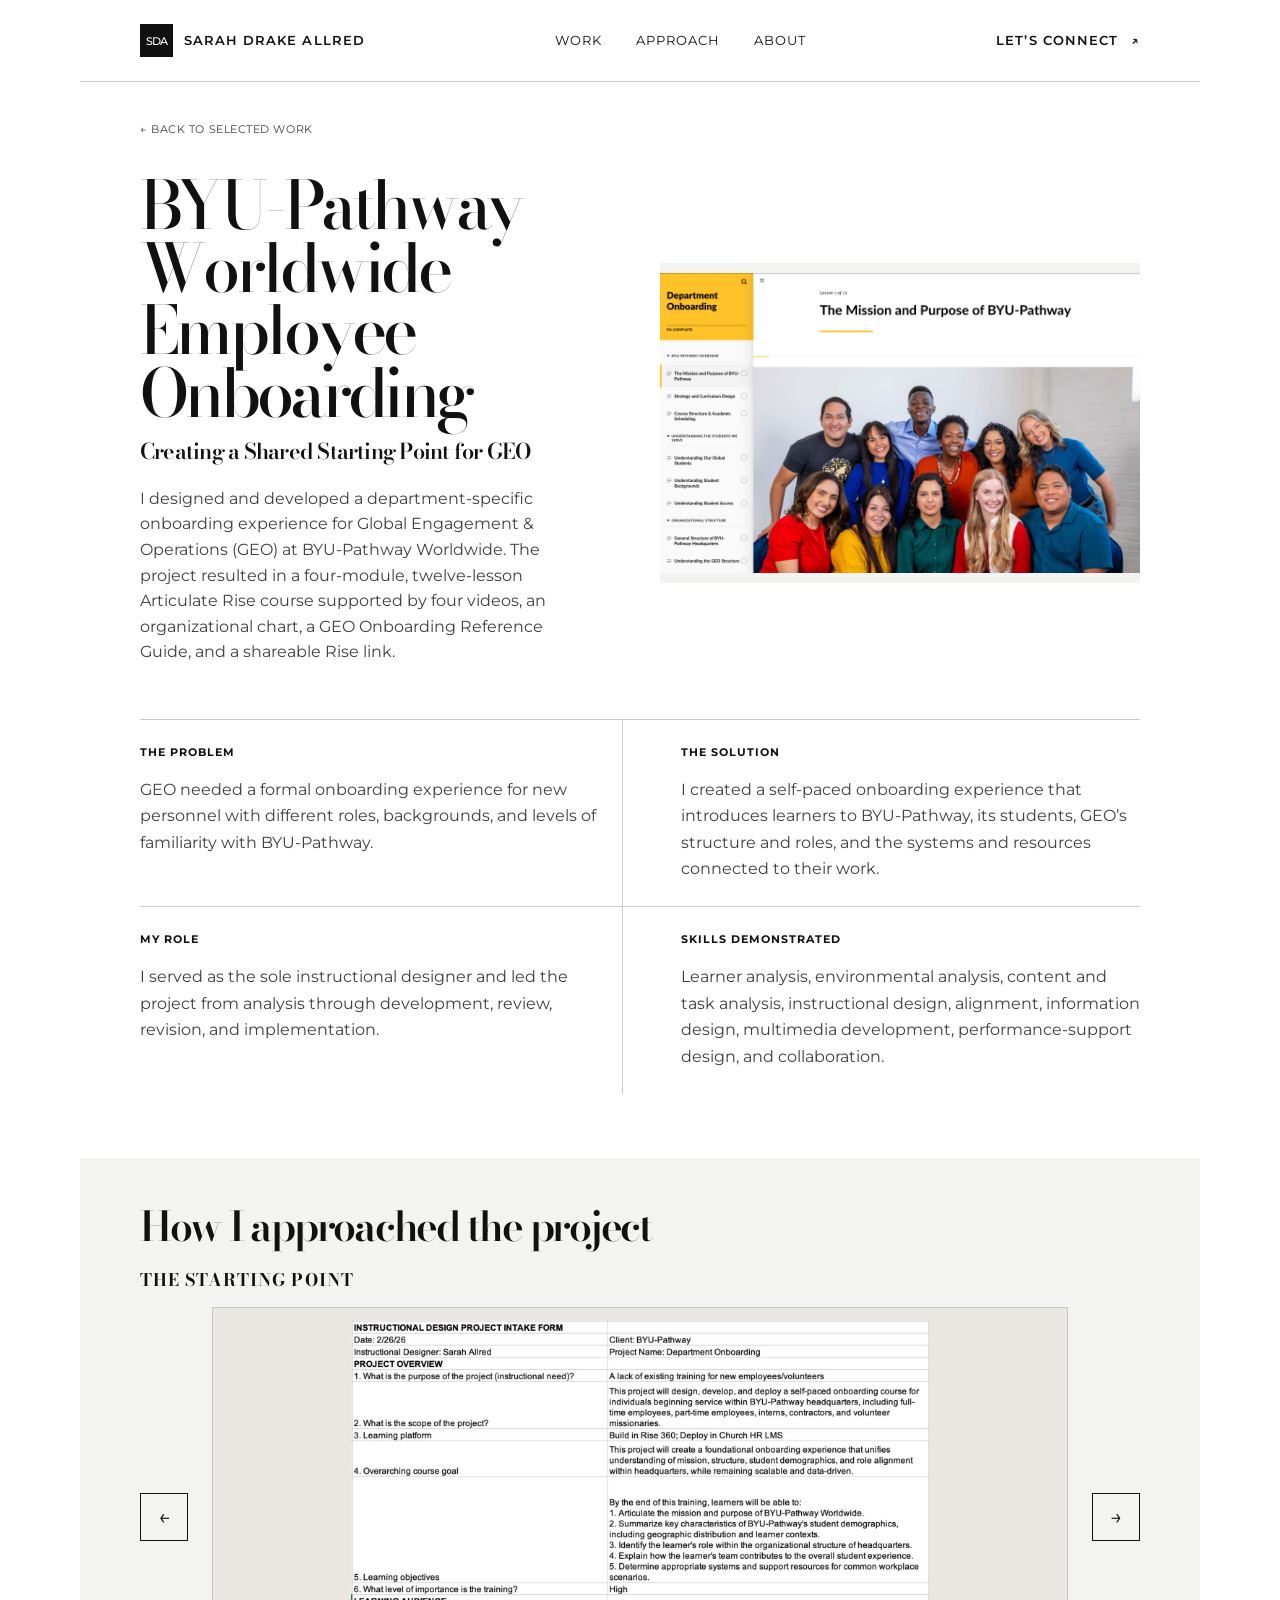
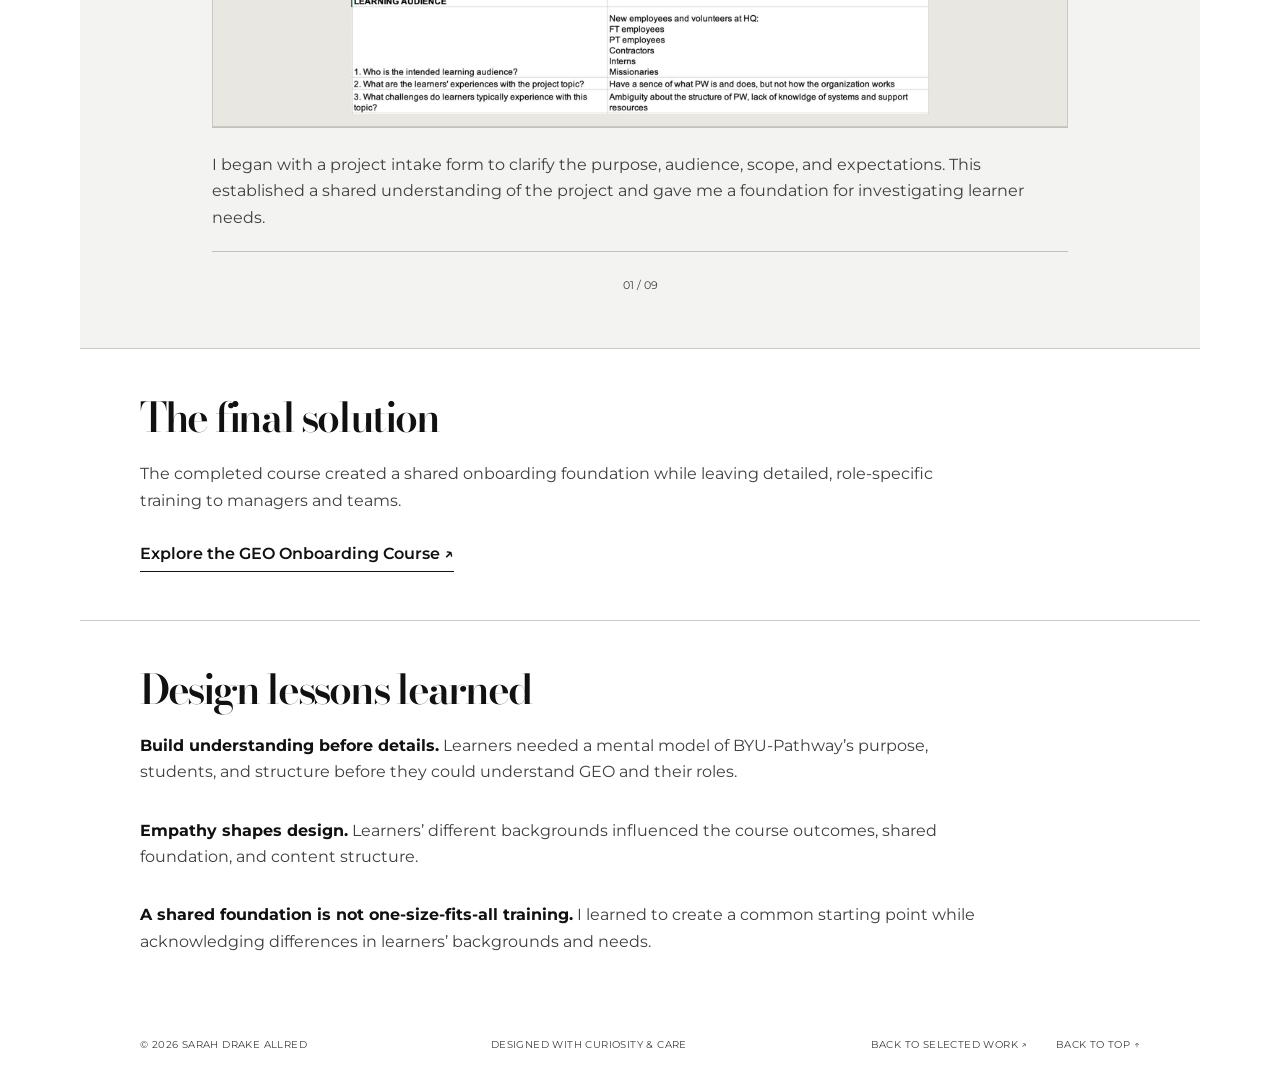
==== commit 43611563: "Add files via upload" ====
--- a/project.html
+++ b/project.html
@@ -30,7 +30,9 @@
               <p class="project-lede" id="projectLede"></p>
             </div>
             <figure class="project-intro-visual" id="projectIntroVisual" hidden>
-              <img id="projectIntroImage" src="assets/web/uganda-field-interview.jpg" alt="" />
+              <a class="project-intro-visual-link" id="projectIntroVisualLink" href="assets/web/uganda-field-interview.jpg" data-lightbox-trigger aria-label="Enlarge the project hero image">
+                <img id="projectIntroImage" src="assets/web/uganda-field-interview.jpg" alt="" />
+              </a>
             </figure>
           </div>
           <div class="project-intro-grid">
--- a/styles.css
+++ b/styles.css
@@ -1338,12 +1338,49 @@
   }
 }
 
+/* Final project-page intro adjustment: smaller title and larger supporting image. */
+.project-page .project-intro-layout {
+  grid-template-columns: minmax(0, 1fr) minmax(480px, .95fr);
+  gap: clamp(42px, 5vw, 82px);
+  align-items: start;
+}
+
+.project-page .project-intro h1 {
+  max-width: 900px;
+  margin-bottom: 16px;
+  font-size: clamp(2.85rem, 3.8vw, 4.6rem) !important;
+  line-height: .96;
+}
+
+.project-page .project-intro-visual {
+  width: 100%;
+  aspect-ratio: 3 / 2;
+  margin-top: 8px;
+}
+
+@media (max-width: 900px) {
+  .project-page .project-intro-layout {
+    grid-template-columns: 1fr;
+    gap: 34px;
+  }
+
+  .project-page .project-intro-visual {
+    max-width: 640px;
+  }
+}
+
+@media (max-width: 620px) {
+  .project-page .project-intro h1 {
+    font-size: clamp(2.65rem, 11vw, 4.2rem) !important;
+  }
+}
+
 /* Project-page intro: shorter titles with a supporting visual on the right. */
 .project-intro-layout {
   display: grid;
-  grid-template-columns: minmax(0, 1.25fr) minmax(300px, .75fr);
-  gap: clamp(40px, 6vw, 96px);
-  align-items: center;
+  grid-template-columns: minmax(0, 1.05fr) minmax(420px, .95fr);
+  gap: clamp(40px, 5vw, 76px);
+  align-items: start;
   margin-bottom: 54px;
 }
 
@@ -1352,9 +1389,9 @@
 }
 
 .project-intro h1 {
-  max-width: 840px;
+  max-width: 900px;
   margin-bottom: 16px;
-  font-size: clamp(2.9rem, 4.2vw, 4.8rem);
+  font-size: clamp(2.75rem, 3.8vw, 4.35rem) !important;
   line-height: .96;
   text-wrap: balance;
 }
@@ -1371,7 +1408,7 @@
 .project-intro-visual {
   width: 100%;
   aspect-ratio: 3 / 2;
-  margin: 0;
+  margin: 8px 0 0;
   overflow: hidden;
   border: 1px solid var(--line);
   background: var(--paper-dark);
@@ -1385,6 +1422,13 @@
   background: var(--paper-dark);
 }
 
+.project-intro-visual-link {
+  display: block;
+  width: 100%;
+  height: 100%;
+  cursor: zoom-in;
+}
+
 .project-intro-grid {
   margin-top: 0;
 }
@@ -1438,7 +1482,7 @@
 
 .project-page .full-carousel-body .full-carousel-frame {
   width: 100% !important;
-  height: clamp(230px, 62vw, 640px) !important;
+  height: clamp(260px, 36vw, 420px) !important;
   min-height: 230px !important;
 }
 
@@ -1468,7 +1512,7 @@
   align-self: start !important;
   width: 48px !important;
   height: 48px !important;
-  margin-top: calc(clamp(230px, 62vw, 640px) / 2 - 24px) !important;
+  margin-top: calc(clamp(260px, 36vw, 420px) / 2 - 24px) !important;
   border: 1px solid var(--ink) !important;
   background: transparent !important;
   color: var(--ink) !important;
@@ -1492,7 +1536,7 @@
   .project-page .full-carousel-stage > .carousel-side-control {
     width: 40px !important;
     height: 40px !important;
-    margin-top: calc(clamp(230px, 62vw, 640px) / 2 - 20px) !important;
+    margin-top: calc(clamp(260px, 36vw, 420px) / 2 - 20px) !important;
     font-size: 18px !important;
   }
 }
@@ -1500,14 +1544,14 @@
 /* Final project-page cleanup: keep the process story compact and balanced. */
 @media (min-width: 901px) {
   .project-page .project-process {
-    padding-top: 78px;
-    padding-bottom: 82px;
+    padding-top: 48px !important;
+    padding-bottom: 60px !important;
   }
 
   .project-page .project-process > h2,
   .project-page .project-section-heading {
     max-width: 900px;
-    margin-bottom: 24px;
+    margin-bottom: 16px;
     font-size: clamp(2.7rem, 4.4vw, 4.7rem);
   }
 
@@ -2726,6 +2770,18 @@
   background: var(--paper);
 }
 
+/* Keep the main project sections compact and consistently spaced. */
+.project-page .project-process,
+.project-page .project-support,
+.project-page .project-lessons {
+  padding-top: 48px !important;
+  padding-bottom: 48px !important;
+}
+
+.project-page .project-lessons {
+  padding-bottom: 56px !important;
+}
+
 /* Keep all project-page body copy at the same readable size. */
 .project-page .project-lede,
 .project-page .intro-block p:last-child,
@@ -2736,6 +2792,17 @@
   line-height: 1.65;
 }
 
+/* Keep the title prominent while reducing the supporting intro hierarchy. */
+.project-page .project-intro .project-subtitle {
+  font-size: clamp(1.15rem, 1.7vw, 1.7rem);
+  line-height: 1.08;
+}
+
+.project-page .project-intro .project-lede {
+  font-size: 16px;
+  line-height: 1.6;
+}
+
 /* Improve readability of the four project overview blocks. */
 @media (min-width: 901px) {
   .project-page .project-intro-grid {
@@ -2789,16 +2856,43 @@
 
 /* Make the project title the clear primary heading. */
 @media (min-width: 901px) {
+  .project-page .project-intro-layout {
+    align-items: center;
+  }
+
+  .project-page .project-intro-visual {
+    border: 0;
+    background: transparent;
+  }
+
   .project-page .project-intro h1 {
     max-width: 980px;
-    font-size: clamp(3.8rem, 6.3vw, 6.5rem);
+    font-size: clamp(3.2rem, 5.2vw, 5.4rem) !important;
     line-height: .94;
   }
 
   .project-page .project-process > h2,
   .project-page .project-section-heading {
-    font-size: clamp(2.5rem, 4.1vw, 4.4rem);
-  }
+    font-size: clamp(2.1rem, 3.2vw, 3.4rem);
+    line-height: .98;
+  }
+}
+
+@media (max-width: 900px) {
+  .project-page .project-intro h1 {
+    font-size: clamp(2.75rem, 9vw, 4rem) !important;
+  }
+
+  .project-page .project-process > h2,
+  .project-page .project-section-heading {
+    font-size: clamp(2.1rem, 6vw, 3.4rem);
+    line-height: .98;
+  }
+}
+
+.project-page .project-intro-visual {
+  border: 0;
+  background: transparent;
 }
 
 @media (min-width: 701px) {
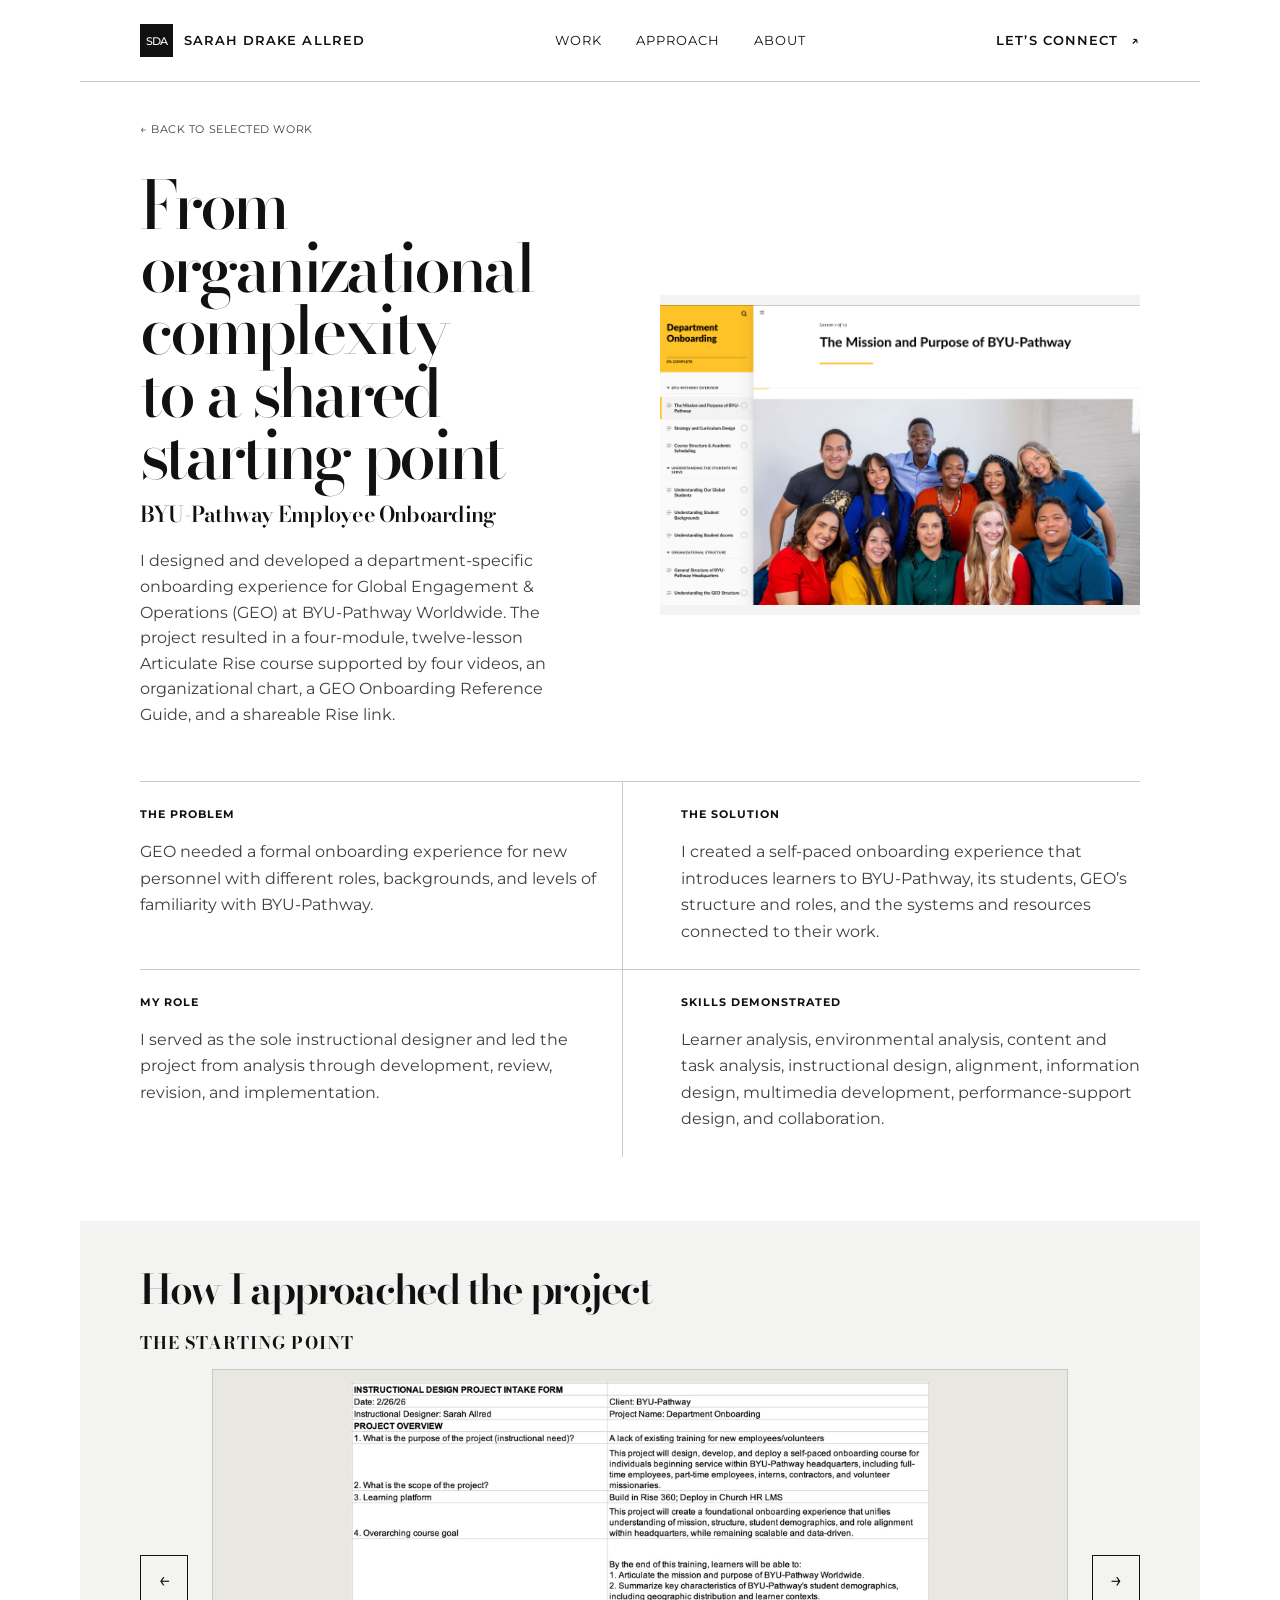
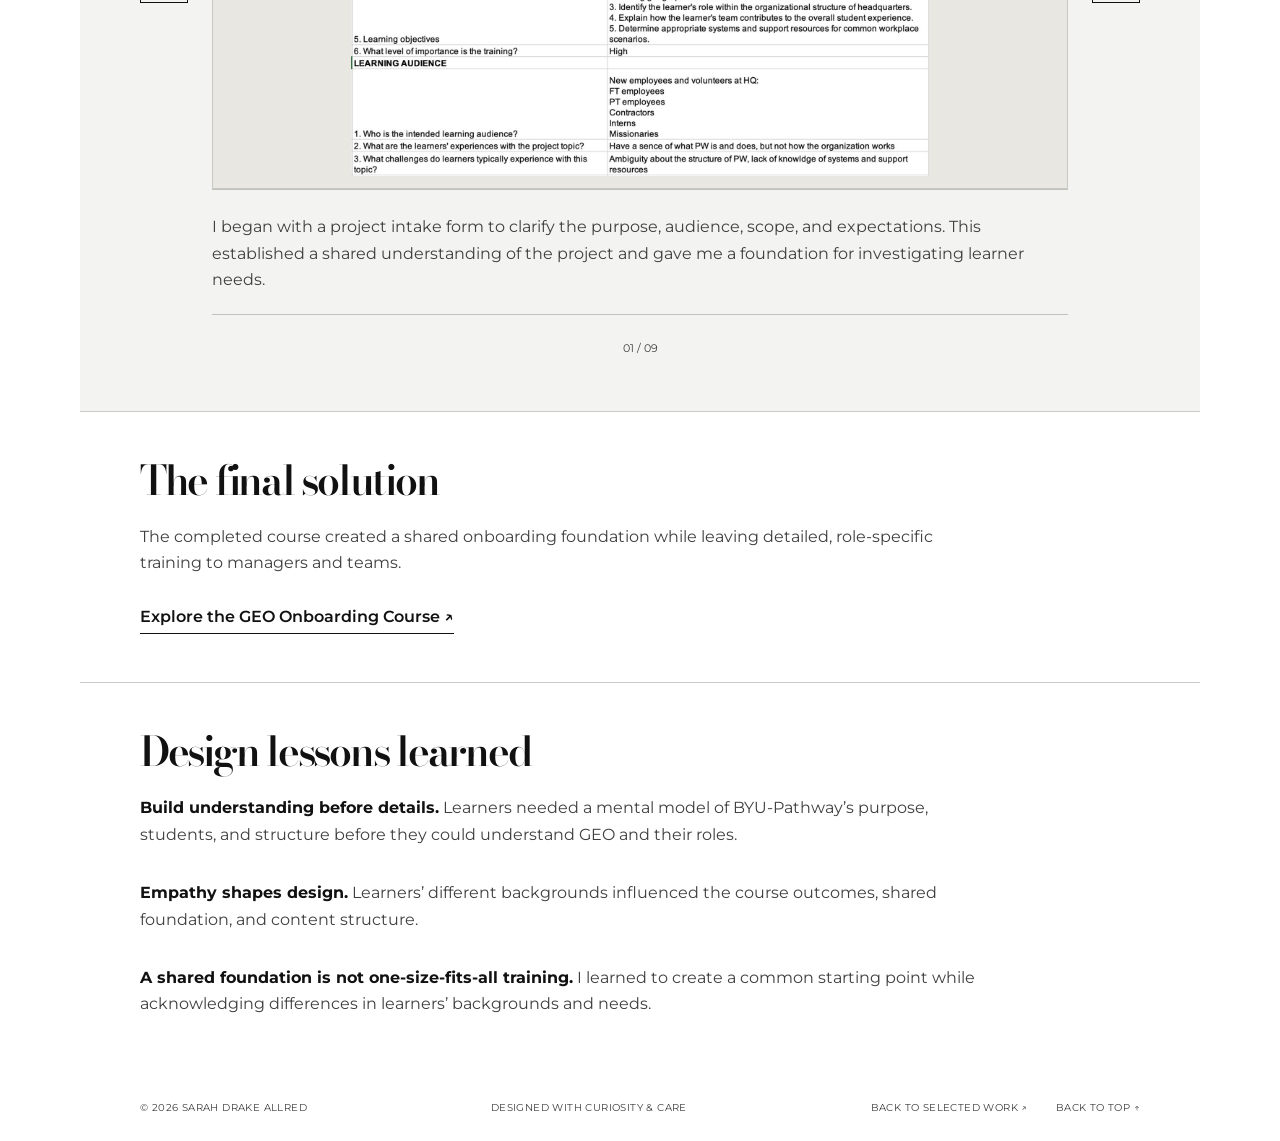
==== commit 13c12aff: "Add files via upload" ====
--- a/project.html
+++ b/project.html
@@ -30,7 +30,7 @@
               <p class="project-lede" id="projectLede"></p>
             </div>
             <figure class="project-intro-visual" id="projectIntroVisual" hidden>
-              <a class="project-intro-visual-link" id="projectIntroVisualLink" href="assets/web/uganda-field-interview.jpg" data-lightbox-trigger aria-label="Enlarge the project hero image">
+              <a class="project-intro-visual-link" id="projectIntroVisualLink" href="assets/web/uganda-field-interview.jpg" data-hero-lightbox-trigger aria-label="Enlarge the project hero image">
                 <img id="projectIntroImage" src="assets/web/uganda-field-interview.jpg" alt="" />
               </a>
             </figure>
@@ -92,8 +92,17 @@
       </div>
     </dialog>
 
+    <dialog class="image-lightbox hero-image-lightbox" id="heroImageLightbox" aria-labelledby="heroLightboxLabel">
+      <div class="image-lightbox-inner">
+        <button class="image-lightbox-close" type="button" data-hero-lightbox-close aria-label="Close enlarged project hero image">×</button>
+        <p class="visually-hidden" id="heroLightboxLabel">Enlarged project hero image</p>
+        <img id="heroLightboxImage" class="image-lightbox-image" src="assets/web/uganda-field-interview.jpg" alt="" />
+      </div>
+    </dialog>
+
     <script src="portfolio-content.js"></script>
     <script src="project.js"></script>
     <script src="lightbox.js"></script>
+    <script src="hero-lightbox.js"></script>
   </body>
 </html>
--- a/styles.css
+++ b/styles.css
@@ -420,6 +420,32 @@
 .hero-art-empty { min-width: 0; min-height: 520px; height: 100%; background: transparent; border: 0; }
 .hero-art-empty::before { display: none; }
 
+/* Use the existing About Me headshot as the homepage hero image. */
+.hero-art-photo {
+  min-width: 0;
+  min-height: 520px;
+  height: 520px;
+  padding: 0;
+  background: transparent;
+  border: 0;
+}
+
+.hero-art-photo::before { display: none; }
+
+.hero-art-photo img {
+  display: block;
+  width: 100%;
+  height: 100%;
+  object-fit: contain;
+}
+
+@media (max-width: 620px) {
+  .hero-art-photo {
+    min-height: 390px;
+    height: 390px;
+  }
+}
+
 /* Final feedback: process visual and explanation shown together */
 .full-carousel-body { display: grid; grid-template-columns: minmax(0, 1.08fr) minmax(280px, .92fr); gap: clamp(30px, 5vw, 78px); align-items: stretch; }
 .full-carousel-body .carousel-image-link { min-width: 0; }
@@ -1278,6 +1304,18 @@
 }
 
 /* Polished 2x2 project grid: balanced cards with readable, uncropped visuals. */
+.project-title-link {
+  color: inherit;
+  text-decoration: none;
+}
+
+.project-title-link:hover,
+.project-title-link:focus-visible {
+  text-decoration: underline;
+  text-decoration-thickness: 1px;
+  text-underline-offset: .12em;
+}
+
 @media (min-width: 701px) {
   .project-grid {
     display: grid !important;
@@ -1681,7 +1719,61 @@
   display: block;
   width: 100%;
   height: 100%;
-  object-fit: contain;
+  object-fit: cover;
+  object-position: 68% center;
+}
+
+/* Homepage section headings and direct contact links. */
+.section-heading h2,
+.about-copy h2,
+.contact-section h2 {
+  font-size: clamp(3.5rem, 6vw, 6.5rem);
+}
+
+.homepage-contact-links {
+  max-width: 980px;
+  margin: 0 auto;
+  text-align: left;
+}
+
+@media (max-width: 620px) {
+  .section-heading h2,
+  .about-copy h2,
+  .contact-section h2 {
+    font-size: clamp(3rem, 13vw, 5.4rem);
+  }
+
+  .homepage-contact-links {
+    gap: 16px;
+  }
+
+  .homepage-contact-links .contact-card {
+    min-height: 180px;
+  }
+}
+
+/* Compact homepage contact cards. */
+.homepage-contact-links .contact-card {
+  min-height: 160px;
+  padding: 20px 24px;
+}
+
+.homepage-contact-links .contact-card strong {
+  font-size: clamp(1rem, 1.4vw, 1.4rem);
+  line-height: 1.1;
+  white-space: nowrap;
+}
+
+@media (max-width: 620px) {
+  .homepage-contact-links .contact-card {
+    min-height: 150px;
+    padding: 18px;
+  }
+
+  .homepage-contact-links .contact-card strong {
+    white-space: normal;
+    overflow-wrap: anywhere;
+  }
 }
 
 /* Approved proportionate scale: preserve typography while keeping the layouts compact. */
@@ -2451,6 +2543,16 @@
   font-size: inherit;
 }
 
+.project-card .project-card-tags {
+  gap: 8px;
+  margin: 0 0 24px;
+}
+
+.project-card .project-card-tags span {
+  padding: 7px 10px;
+  font-size: 10px;
+}
+
 @media (max-width: 900px) {
   .featured-visual {
     min-height: 470px;
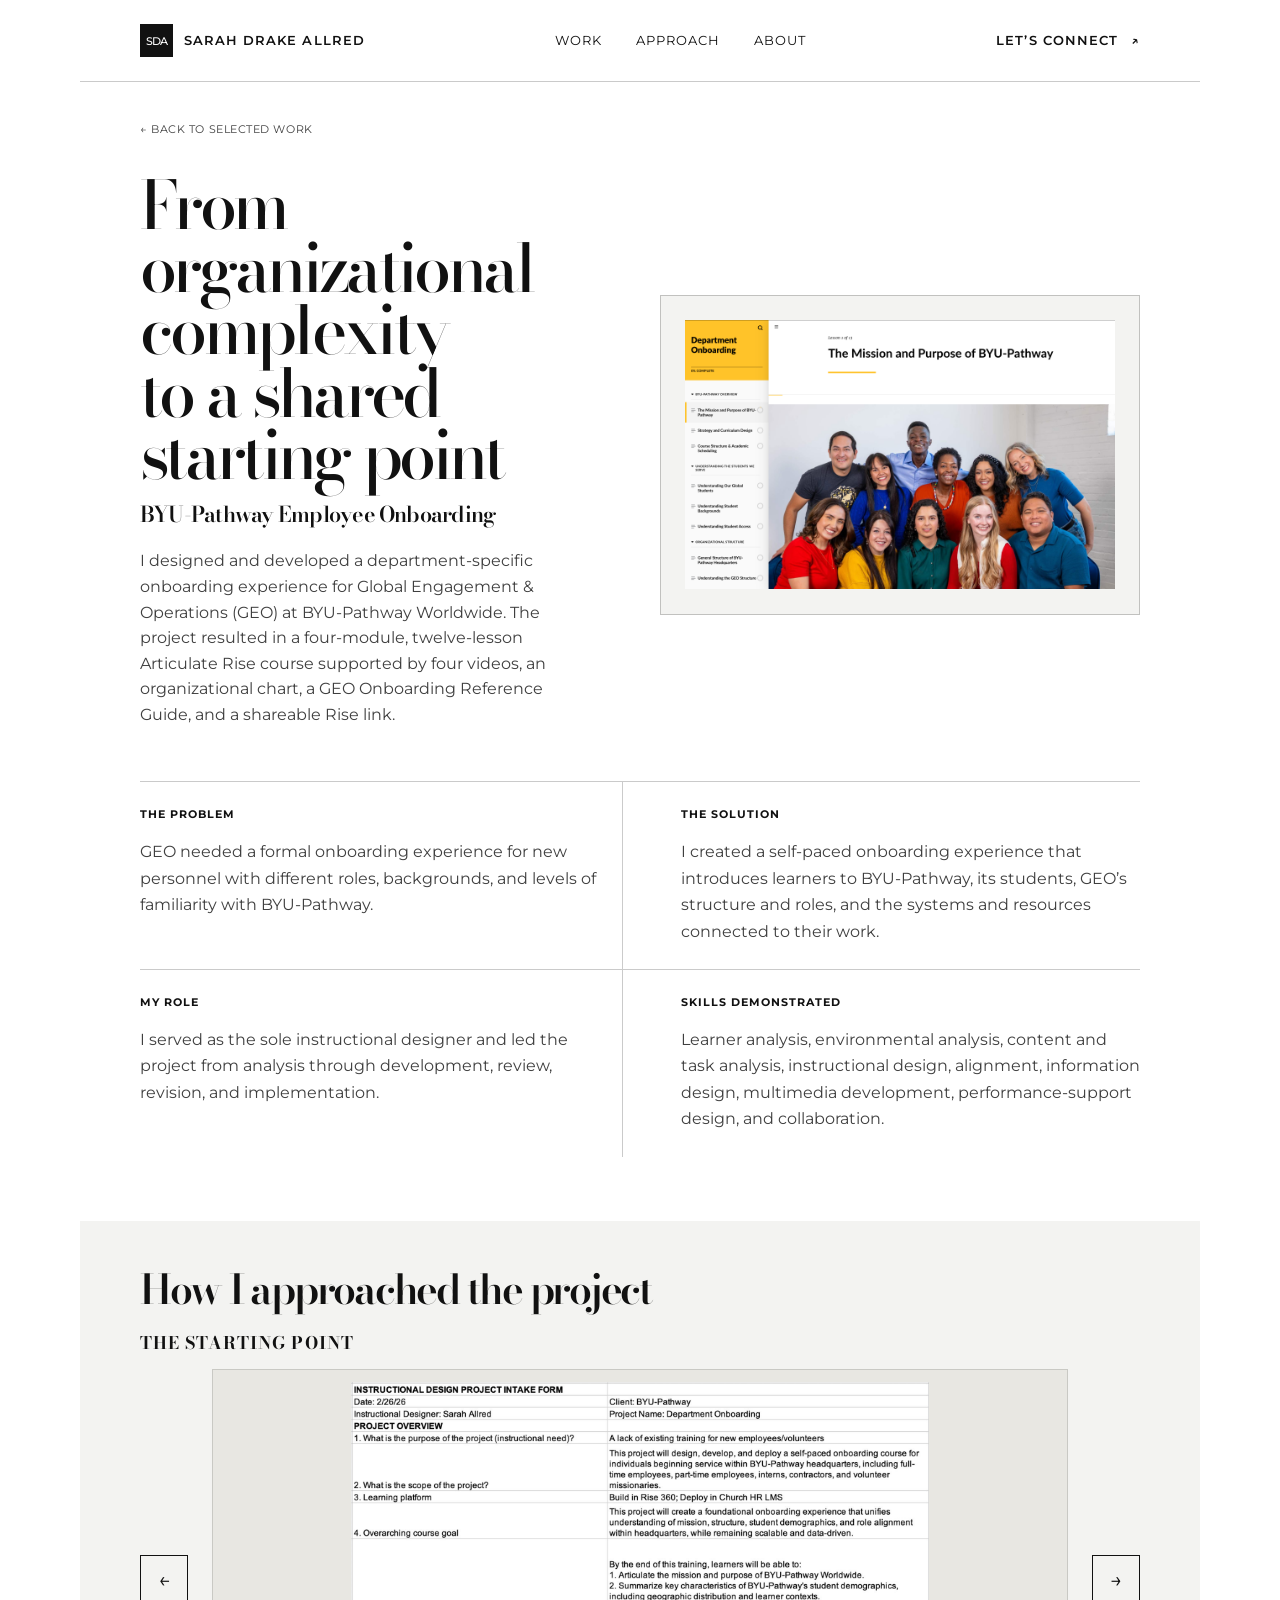
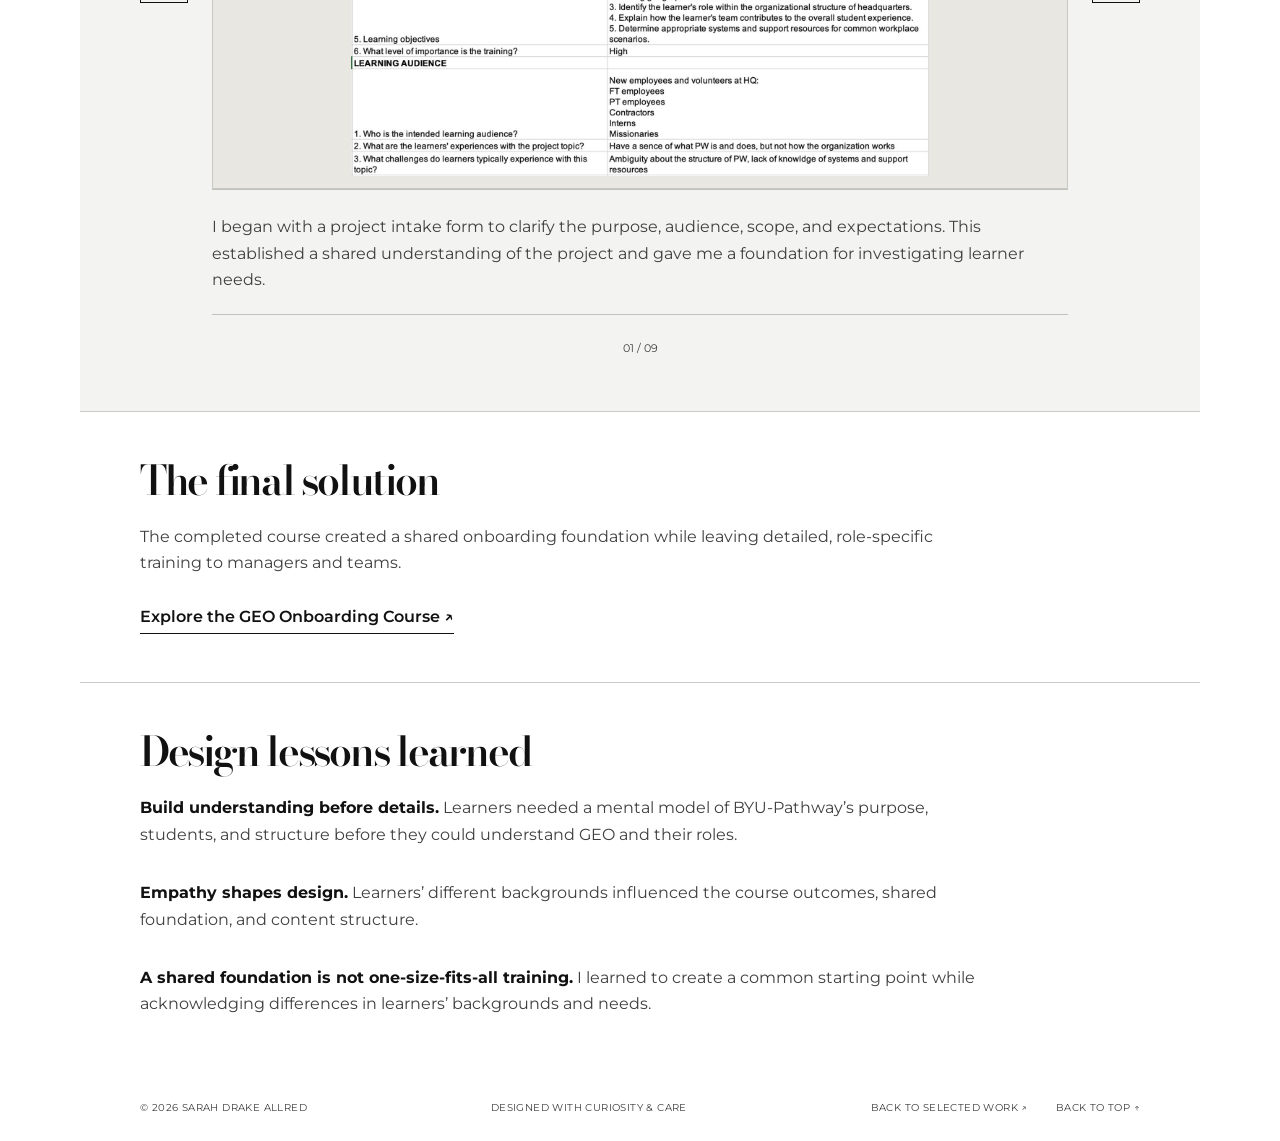
==== commit 47a2f4fb: "Add files via upload" ====
--- a/styles.css
+++ b/styles.css
@@ -2963,8 +2963,10 @@
   }
 
   .project-page .project-intro-visual {
-    border: 0;
-    background: transparent;
+    border: 1px solid var(--line);
+    background: var(--paper-dark);
+    padding: clamp(12px, 2vw, 24px);
+    box-sizing: border-box;
   }
 
   .project-page .project-intro h1 {
@@ -2993,8 +2995,10 @@
 }
 
 .project-page .project-intro-visual {
-  border: 0;
-  background: transparent;
+  border: 1px solid var(--line);
+  background: var(--paper-dark);
+  padding: clamp(12px, 2vw, 24px);
+  box-sizing: border-box;
 }
 
 @media (min-width: 701px) {
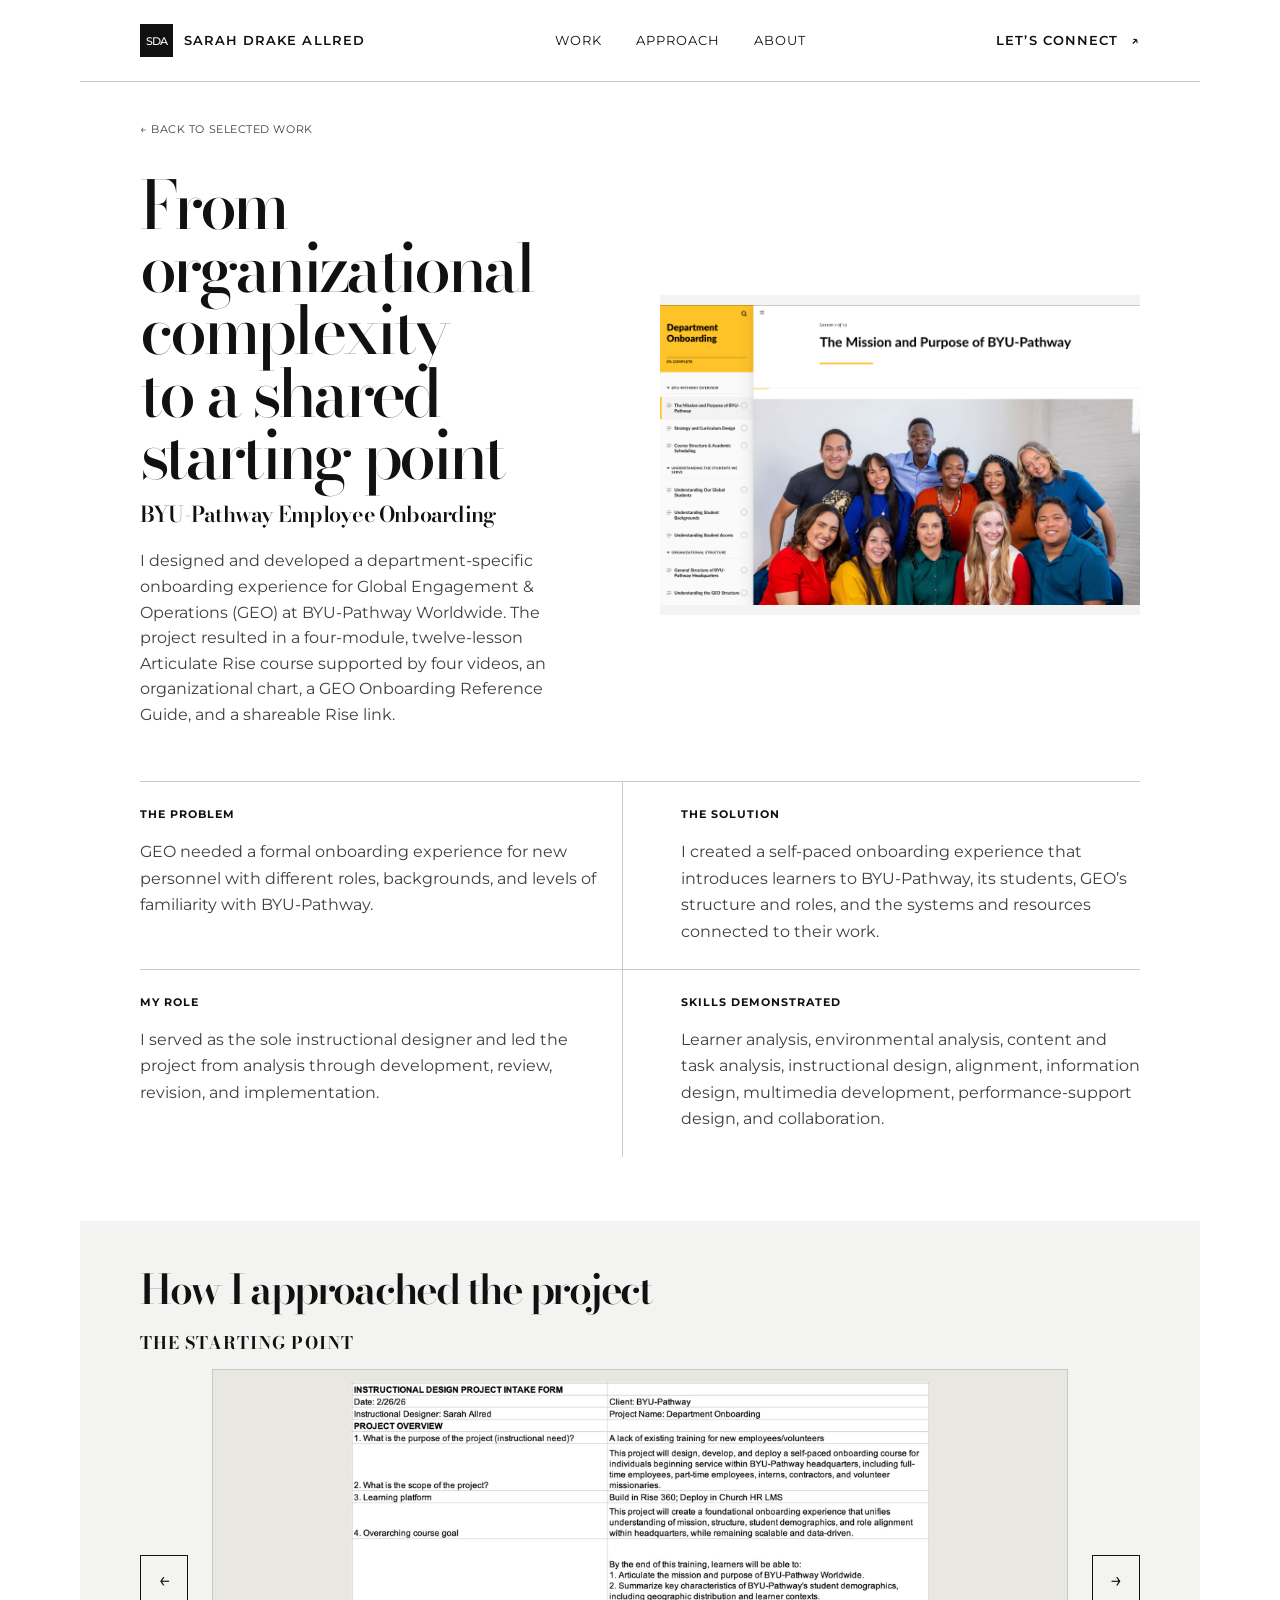
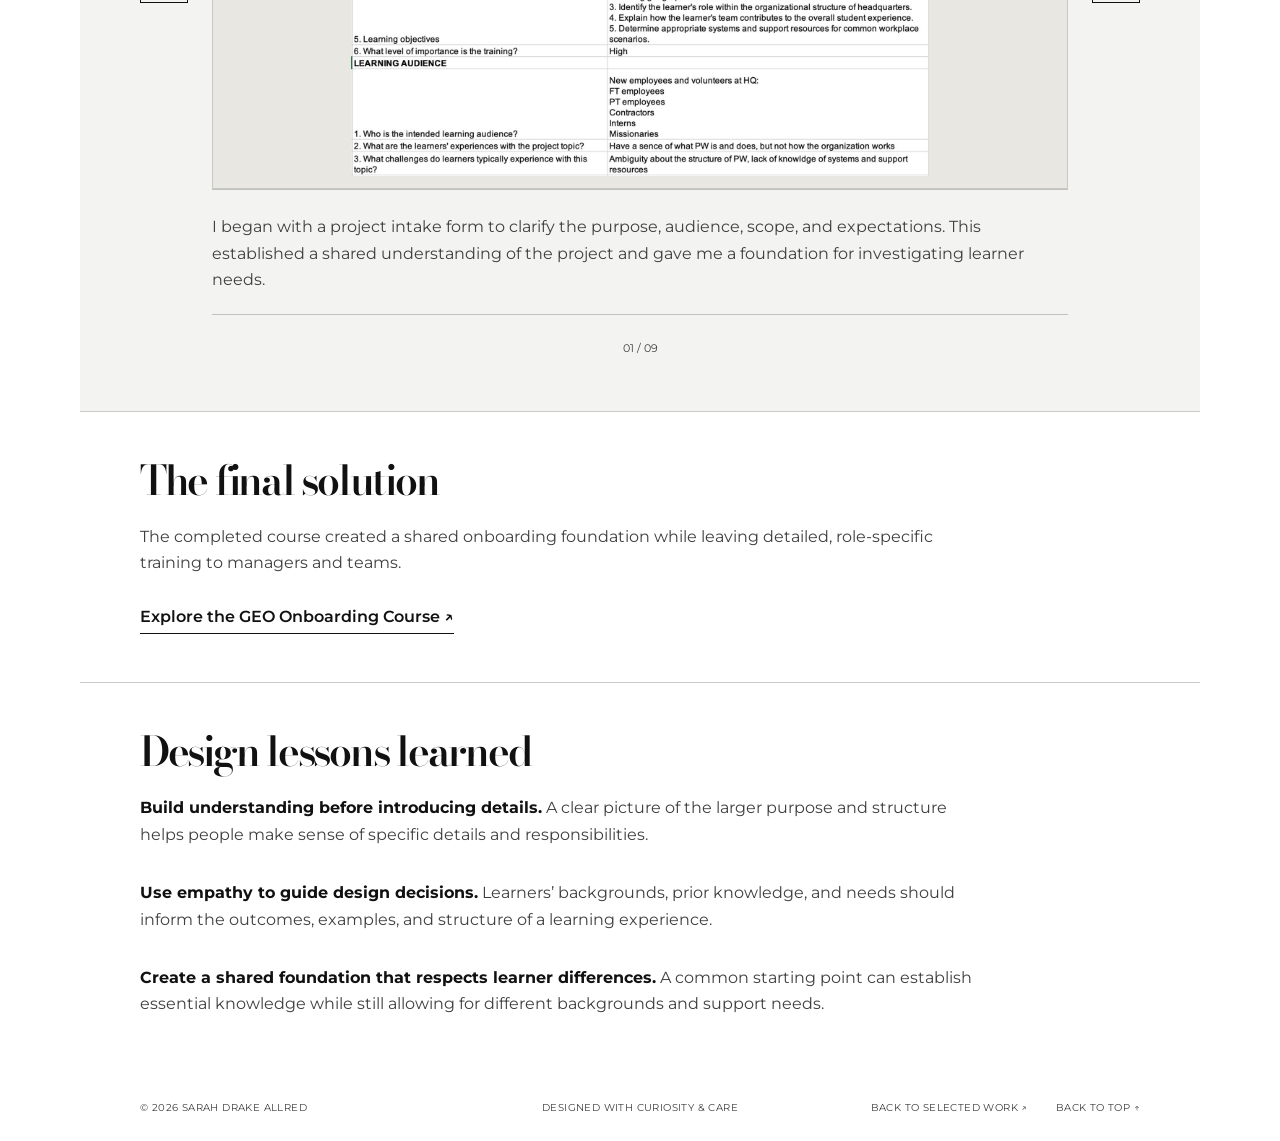
==== commit fc2f1d75: "Add files via upload" ====
--- a/project.html
+++ b/project.html
@@ -1,6 +1,14 @@
 <!doctype html>
 <html lang="en">
   <head>
+    <!-- Google tag (gtag.js) -->
+    <script async src="https://www.googletagmanager.com/gtag/js?id=G-1EB65HYQL9"></script>
+    <script>
+      window.dataLayer = window.dataLayer || [];
+      function gtag(){dataLayer.push(arguments);}
+      gtag('js', new Date());
+      gtag('config', 'G-1EB65HYQL9');
+    </script>
     <meta charset="UTF-8" />
     <meta name="viewport" content="width=device-width, initial-scale=1.0" />
     <meta name="description" content="Sarah Drake Allred instructional design project case study" />
@@ -16,7 +24,7 @@
       <header class="site-header">
         <a class="wordmark" href="index.html#top" aria-label="Sarah Drake Allred home"><span class="wordmark-mark">SDA</span><span>Sarah Drake Allred</span></a>
         <nav class="desktop-nav" aria-label="Main navigation"><a href="index.html#work">Work</a><a href="index.html#approach">Approach</a><a href="index.html#about">About</a></nav>
-        <a class="header-link" href="contact.html">Let’s connect <span aria-hidden="true">↗</span></a>
+        <a class="header-link" href="index.html#contact">Let’s connect <span aria-hidden="true">↗</span></a>
       </header>
 
       <main class="project-page" id="top">
--- a/styles.css
+++ b/styles.css
@@ -1297,6 +1297,42 @@
   }
 }
 
+/* Center the footer tagline independently of the width of the side content. */
+.site-footer {
+  display: grid;
+  grid-template-columns: minmax(0, 1fr) auto minmax(0, 1fr);
+  align-items: center;
+}
+
+.site-footer > :first-child {
+  justify-self: start;
+}
+
+.site-footer > :nth-child(2) {
+  justify-self: center;
+  text-align: center;
+}
+
+.site-footer > :last-child {
+  justify-self: end;
+}
+
+@media (max-width: 620px) {
+  .site-footer {
+    grid-template-columns: 1fr;
+    justify-items: center;
+    text-align: center;
+  }
+
+  .site-footer > * {
+    justify-self: center;
+  }
+
+  .site-footer-links {
+    align-items: center;
+  }
+}
+
 @media (max-width: 480px) {
   .project-grid {
     grid-template-columns: 1fr;
@@ -1374,6 +1410,68 @@
   .project-thumb-image {
     object-fit: contain !important;
   }
+}
+
+/* Homepage contact section: plain email text with one LinkedIn link. */
+.contact-section h2 {
+  margin-bottom: 0;
+}
+
+.homepage-contact-details {
+  display: flex;
+  flex-direction: column;
+  align-items: center;
+  gap: 10px;
+  margin: 0 auto;
+}
+
+.homepage-contact-email {
+  max-width: 100%;
+  margin: 34px 0 12px;
+  color: var(--ink);
+  font: 500 clamp(1.15rem, 2vw, 1.45rem)/1.35 var(--serif);
+  overflow-wrap: anywhere;
+}
+
+.homepage-linkedin {
+  display: inline-flex;
+  min-width: 44px;
+  min-height: 44px;
+  align-items: center;
+  justify-content: center;
+  gap: 9px;
+  padding: 0 8px;
+  color: var(--ink);
+  font: 500 13px var(--sans);
+  text-decoration: none;
+  transition: color .2s ease;
+}
+
+.homepage-linkedin-mark {
+  display: inline-flex;
+  width: 23px;
+  height: 23px;
+  align-items: center;
+  justify-content: center;
+  border-radius: 3px;
+  background: var(--ink);
+  color: var(--paper);
+  font: 500 14px/1 var(--sans);
+  letter-spacing: -.06em;
+  transition: background .2s ease;
+}
+
+.homepage-linkedin:hover {
+  color: var(--orange);
+}
+
+.homepage-linkedin:hover .homepage-linkedin-mark {
+  background: var(--orange);
+}
+
+.homepage-linkedin:focus-visible {
+  outline: 2px solid var(--ink);
+  outline-offset: 4px;
 }
 
 /* Final project-page intro adjustment: smaller title and larger supporting image. */
@@ -2963,10 +3061,8 @@
   }
 
   .project-page .project-intro-visual {
-    border: 1px solid var(--line);
-    background: var(--paper-dark);
-    padding: clamp(12px, 2vw, 24px);
-    box-sizing: border-box;
+    border: 0;
+    background: transparent;
   }
 
   .project-page .project-intro h1 {
@@ -2995,10 +3091,8 @@
 }
 
 .project-page .project-intro-visual {
-  border: 1px solid var(--line);
-  background: var(--paper-dark);
-  padding: clamp(12px, 2vw, 24px);
-  box-sizing: border-box;
+  border: 0;
+  background: transparent;
 }
 
 @media (min-width: 701px) {
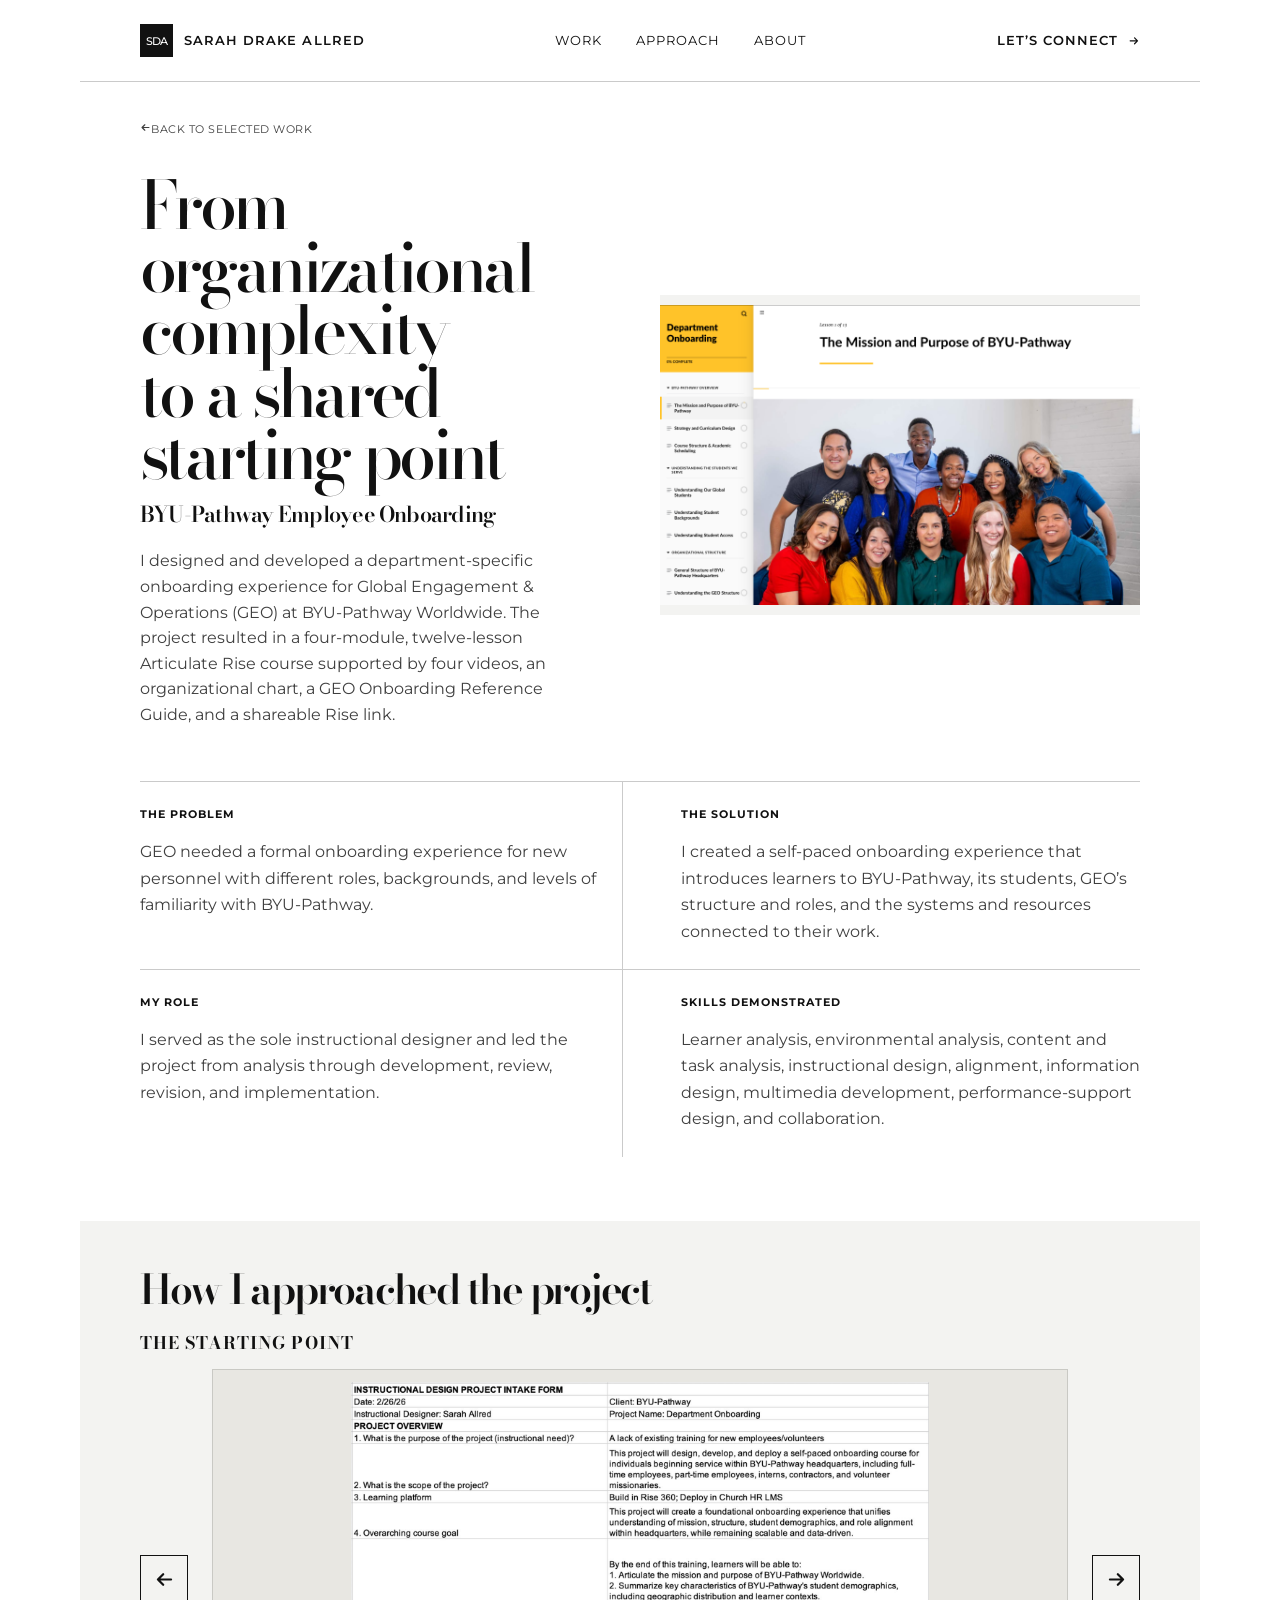
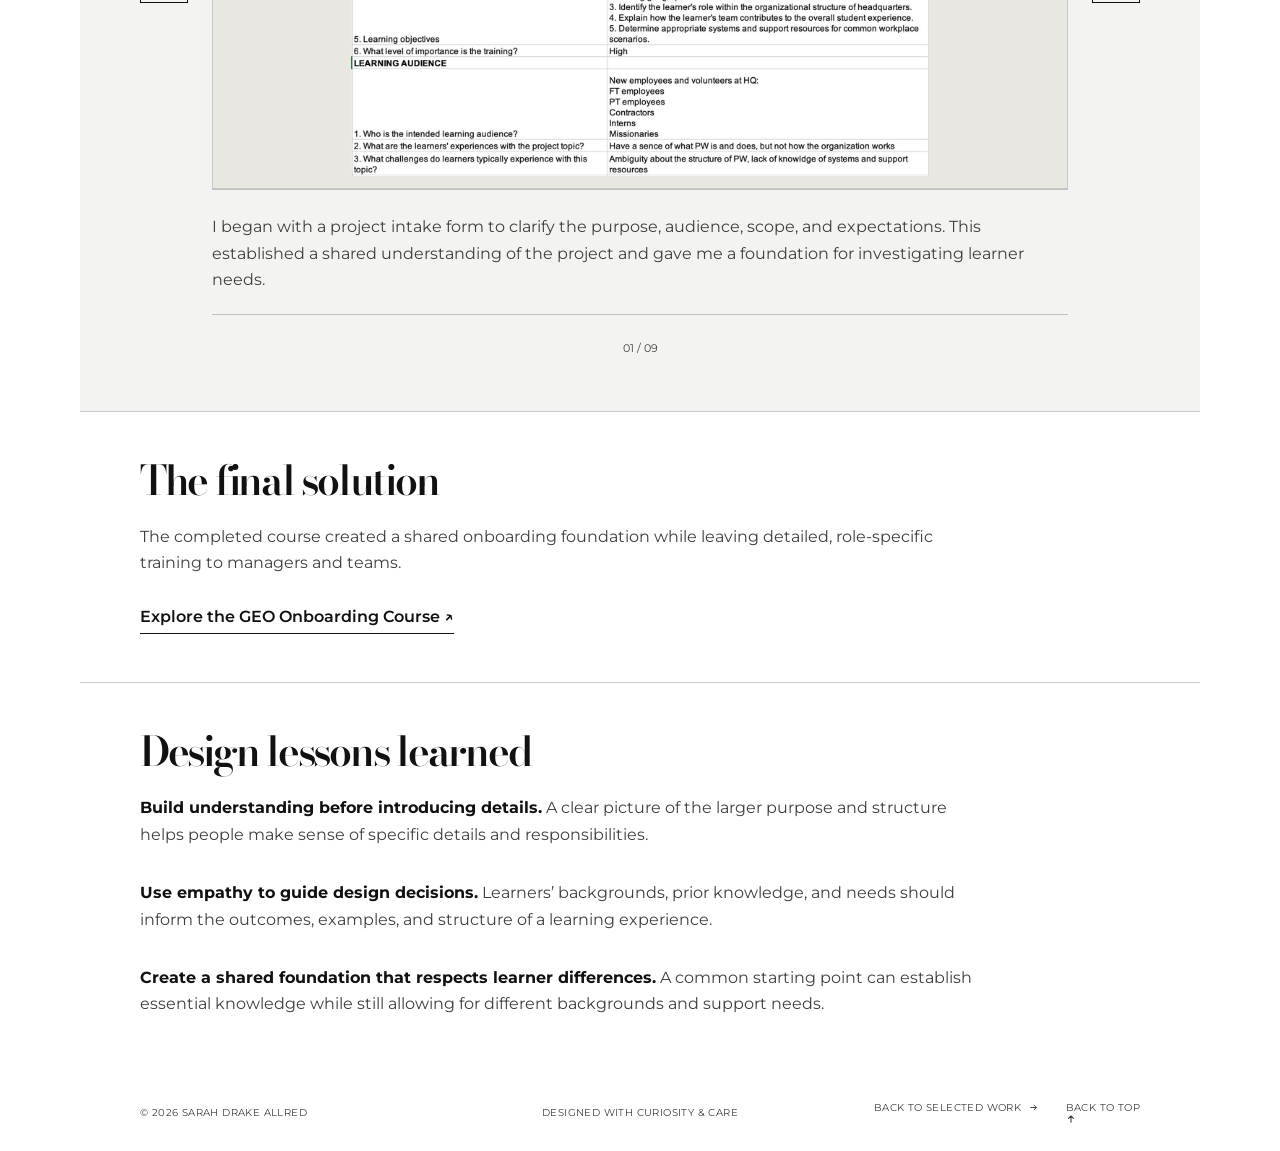
==== commit 9d207301: "Add files via upload" ====
--- a/project.html
+++ b/project.html
@@ -24,12 +24,12 @@
       <header class="site-header">
         <a class="wordmark" href="index.html#top" aria-label="Sarah Drake Allred home"><span class="wordmark-mark">SDA</span><span>Sarah Drake Allred</span></a>
         <nav class="desktop-nav" aria-label="Main navigation"><a href="index.html#work">Work</a><a href="index.html#approach">Approach</a><a href="index.html#about">About</a></nav>
-        <a class="header-link" href="index.html#contact">Let’s connect <span aria-hidden="true">↗</span></a>
+        <a class="header-link" href="index.html#contact">Let’s connect <svg class="link-arrow" viewBox="0 0 16 16" aria-hidden="true" focusable="false"><path d="M3 8h10M9 4l4 4-4 4" /></svg></a>
       </header>
 
       <main class="project-page" id="top">
         <section class="project-intro section-pad">
-          <a class="back-link" href="index.html#work">← Back to selected work</a>
+          <a class="back-link" href="index.html#work"><svg class="control-arrow control-arrow--left" viewBox="0 0 16 16" aria-hidden="true" focusable="false"><path d="M13 8H3m4 4L3 8l4-4" /></svg> Back to selected work</a>
           <p class="eyebrow" id="projectKicker" hidden>Featured project</p>
           <div class="project-intro-layout">
             <div class="project-intro-copy">
@@ -56,7 +56,7 @@
           <h3 class="project-step-heading" id="projectStepHeading"></h3>
           <div class="full-carousel" aria-live="polite" aria-label="Project process carousel">
             <div class="full-carousel-stage">
-              <button class="carousel-side-control carousel-side-control--previous" type="button" data-direction="prev" aria-label="Previous project image">←</button>
+              <button class="carousel-side-control carousel-side-control--previous" type="button" data-direction="prev" aria-label="Previous project image"><svg class="control-arrow control-arrow--left" viewBox="0 0 16 16" aria-hidden="true" focusable="false"><path d="M13 8H3m4 4L3 8l4-4" /></svg></button>
               <div class="full-carousel-body">
                 <div class="full-carousel-frame">
                   <a class="carousel-image-link" id="projectCarouselLink" href="assets/web/image1.jpg" data-lightbox-trigger aria-label="Enlarge the current project image"><img id="projectCarouselImage" src="assets/web/image1.jpg" alt="" /></a>
@@ -66,7 +66,7 @@
                 </div>
                 <div class="full-carousel-caption"><p id="projectCarouselCaption"></p></div>
               </div>
-              <button class="carousel-side-control carousel-side-control--next" type="button" data-direction="next" aria-label="Next project image">→</button>
+              <button class="carousel-side-control carousel-side-control--next" type="button" data-direction="next" aria-label="Next project image"><svg class="control-arrow control-arrow--right" viewBox="0 0 16 16" aria-hidden="true" focusable="false"><path d="M3 8h10M9 4l4 4-4 4" /></svg></button>
             </div>
             <div class="full-carousel-controls"><span id="projectCarouselCount">01 / 09</span></div>
           </div>
@@ -86,16 +86,16 @@
         </section>
       </main>
 
-      <footer class="site-footer"><span>© 2026 Sarah Drake Allred</span><span>Designed with curiosity &amp; care</span><span class="site-footer-links"><a href="index.html#work">Back to selected work ↗</a><a href="#top">Back to top ↑</a></span></footer>
+      <footer class="site-footer"><span>© 2026 Sarah Drake Allred</span><span>Designed with curiosity &amp; care</span><span class="site-footer-links"><a href="index.html#work">Back to selected work <svg class="link-arrow" viewBox="0 0 16 16" aria-hidden="true" focusable="false"><path d="M3 8h10M9 4l4 4-4 4" /></svg></a><a href="#top">Back to top <svg class="control-arrow control-arrow--up" viewBox="0 0 16 16" aria-hidden="true" focusable="false"><path d="M8 13V3m-4 4 4-4 4 4" /></svg></a></span></footer>
     </div>
 
     <dialog class="image-lightbox" id="imageLightbox" aria-labelledby="lightboxLabel">
       <div class="image-lightbox-inner">
         <button class="image-lightbox-close" type="button" data-lightbox-close aria-label="Close enlarged image">×</button>
-        <button class="image-lightbox-nav image-lightbox-nav--previous" type="button" data-lightbox-prev aria-label="Previous enlarged image">←</button>
+        <button class="image-lightbox-nav image-lightbox-nav--previous" type="button" data-lightbox-prev aria-label="Previous enlarged image"><svg class="control-arrow control-arrow--left" viewBox="0 0 16 16" aria-hidden="true" focusable="false"><path d="M13 8H3m4 4L3 8l4-4" /></svg></button>
         <p class="visually-hidden" id="lightboxLabel">Enlarged portfolio image</p>
         <img id="lightboxImage" class="image-lightbox-image" src="assets/web/image1.jpg" alt="" tabindex="0" role="button" aria-label="Zoom image" />
-        <button class="image-lightbox-nav image-lightbox-nav--next" type="button" data-lightbox-next aria-label="Next enlarged image">→</button>
+        <button class="image-lightbox-nav image-lightbox-nav--next" type="button" data-lightbox-next aria-label="Next enlarged image"><svg class="control-arrow control-arrow--right" viewBox="0 0 16 16" aria-hidden="true" focusable="false"><path d="M3 8h10M9 4l4 4-4 4" /></svg></button>
         <span class="image-lightbox-count" id="lightboxCount" aria-live="polite"></span>
       </div>
     </dialog>
--- a/styles.css
+++ b/styles.css
@@ -3154,3 +3154,65 @@
     object-fit: contain !important;
   }
 }
+
+/* Mobile homepage typography: keep the project hierarchy clear and readable. */
+@media (max-width: 700px) {
+  .project-grid .project-card h3 {
+    max-width: none;
+    font-size: clamp(1.6rem, 6vw, 1.85rem);
+    line-height: 1.08;
+    letter-spacing: -.035em;
+  }
+
+  .featured-copy h3 {
+    font-size: clamp(2rem, 8.5vw, 2.5rem);
+    line-height: 1.04;
+    letter-spacing: -.045em;
+  }
+}
+
+
+
+/* Mobile project overview: align every section block to the same left edge. */
+@media (max-width: 700px) {
+  .project-page .intro-block,
+  .project-page .intro-block:not(:first-child) {
+    padding-left: 0;
+    padding-right: 0;
+  }
+}
+
+/* Use a consistent, monochrome arrow icon across portfolio links. */
+.link-arrow {
+  display: inline-block;
+  width: .9em;
+  height: .9em;
+  margin-left: .4em;
+  vertical-align: -.08em;
+  fill: none;
+  stroke: currentColor;
+  stroke-width: 1.7;
+  stroke-linecap: round;
+  stroke-linejoin: round;
+  transition: transform .2s ease;
+  flex: none;
+}
+
+.control-arrow {
+  display: block;
+  width: 1em;
+  height: 1em;
+  fill: none;
+  stroke: currentColor;
+  stroke-width: 1.7;
+  stroke-linecap: round;
+  stroke-linejoin: round;
+  flex: none;
+}
+
+.header-link:hover .link-arrow,
+.text-link:hover .link-arrow,
+.project-link:hover .link-arrow,
+.site-footer-links a:hover .link-arrow {
+  transform: translateX(2px);
+}
